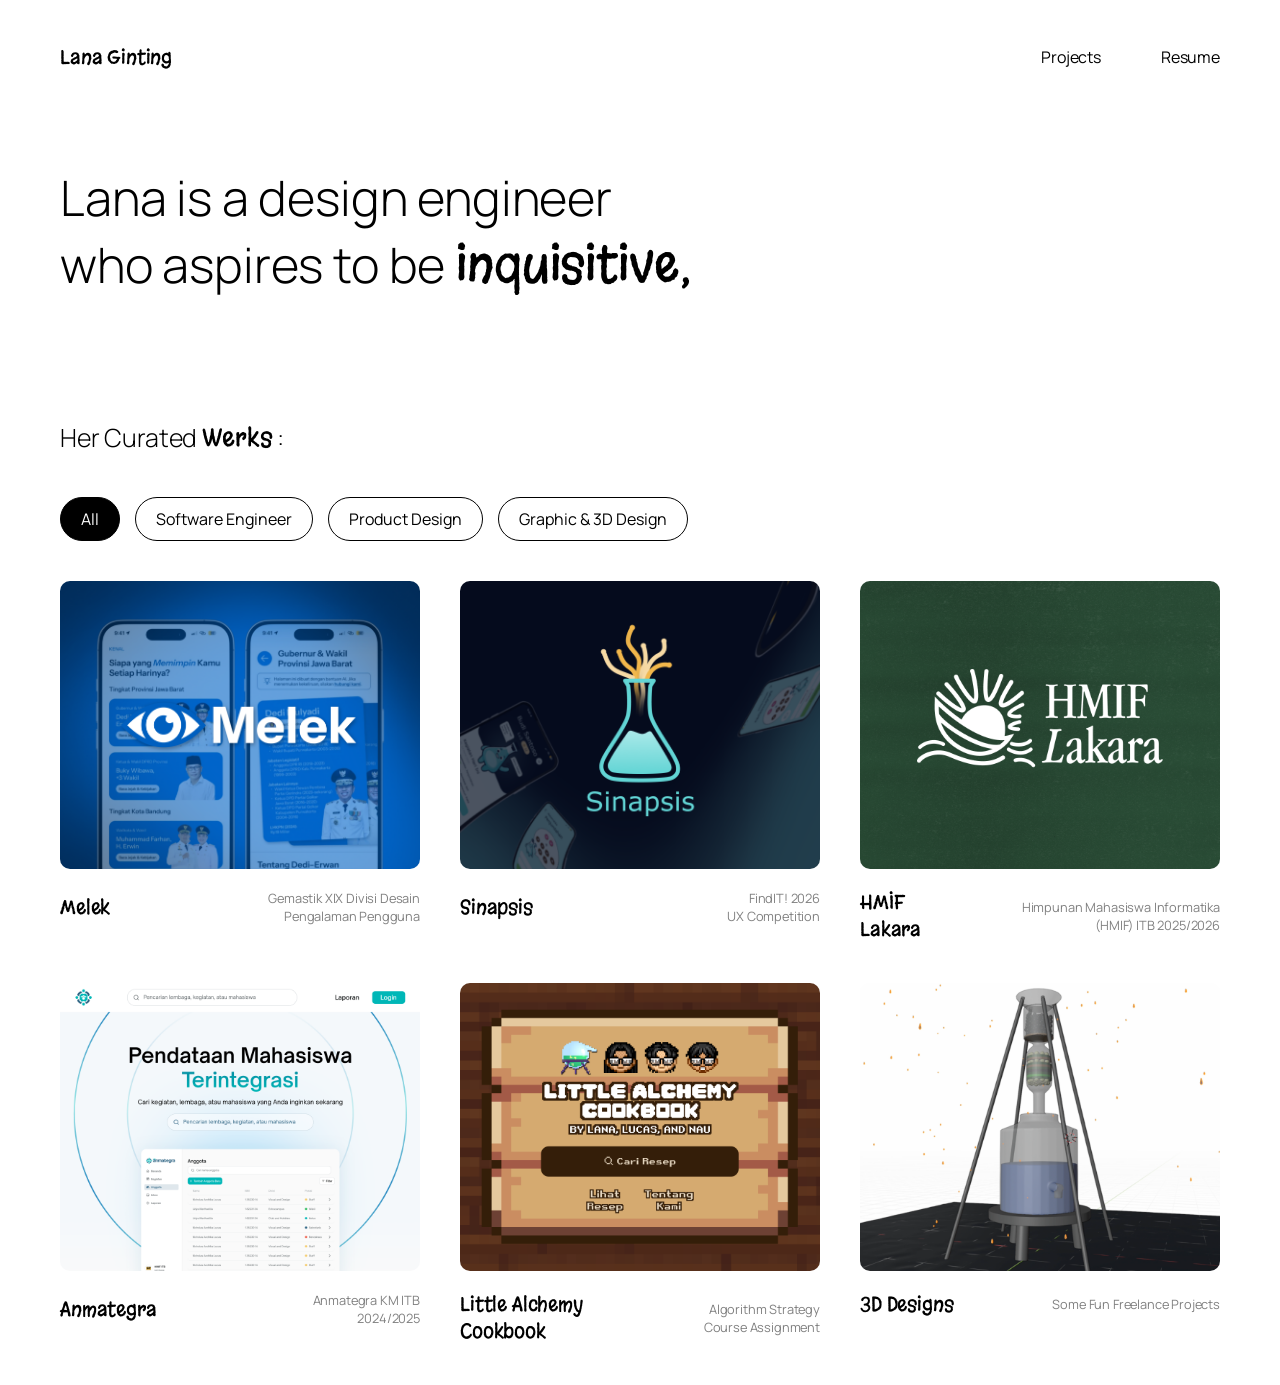
==== index.html @ 1458b159 "favicon" ====
<!DOCTYPE html>
<html lang="en">

<head>
    <meta charset="UTF-8" />
    <meta name="viewport" content="width=device-width, initial-scale=1.0" />

    <link rel="preconnect" href="https://fonts.googleapis.com">
    <link rel="preconnect" href="https://fonts.gstatic.com" crossorigin>
    <link href="https://fonts.googleapis.com/css2?family=Manrope:wght@300;400;600;700;800&family=Margarine&display=swap"
        rel="stylesheet">

    <link rel="stylesheet" href="styles.css" />
    <link rel="icon" type="image/png" href="assets/Favicon_Pencil.png" />

    <title>Lana Ginting - Design Engineer</title>
</head>

<body class="site">
    <header class="site_header">
        <div class="flex flex_between">
            <div class="header_web_name">
                <a href="" class="font-decorative">Lana Ginting</a>
            </div>

            <nav class="site_header_nav">
                <input type="checkbox" id="menu-toggle" class="menu-toggle">
                <label for="menu-toggle" class="hamburger">
                    <span></span>
                    <span></span>
                    <span></span>
                </label>

                <ul role="list" class="right_header flex">
                    <li><a href="#projects" class="nav_link font-primary">Projects</a></li>
                    <li><a href="assets/Resume.pdf" class="nav_link font-primary">Resume</a></li>
                </ul>
            </nav>
        </div>
    </header>

    <section class="hero">
        <h2>Lana is a design engineer</h2>
        <div class="hero_text_changer flex">
            <h2 class="intro_text">who aspires to be </h2>
            <div class="roles_container">
                <span class="role font-decorative">inquisitive,</span>
                <span class="role font-decorative">empathetic,</span>
                <span class="role font-decorative">creative,</span>
                <span class="role font-decorative">proud.</span>
                <span class="role font-decorative">inquisitive,</span>
            </div>
        </div>
    </section>

    <section id="projects" class="projects">
        <div class="projects_title flex">
            <h5>Her Curated</h5>
            <h5 class="font-decorative">Werks</h5>
            <h5>:</h5>
        </div>

        <div class="project_filters flex">
            <button class="filter active" data-filter="all">All</button>
            <button class="filter" data-filter="software-engineer">Software Engineer</button>
            <button class="filter" data-filter="product-design">Product Design</button>
            <button class="filter" data-filter="graphic-3d-design">Graphic & 3D Design</button>
        </div>

        <div class="grid flex">
            <a class="card" href="" data-tags="product-design" data-pill="view">
                <div class="thumb thumb-melek">
                    <img src="assets/thumbnails/Melek_Thumbnail.png" alt="Melek Prototype" onerror="this.remove()" />
                    <div class="lock_project">
                        <img src="assets/lock_white.svg" alt="Lock" />
                        <h5>Coming Soon</h5>
                    </div>
                </div>
                <div class="card_meta flex flex_between">
                    <span class="card_title font-decorative">Melek</span>
                    <span class="card_sub">Gemastik XIX Divisi Desain<br />Pengalaman Pengguna</span>
                </div>
            </a>

            <a class="card" href="sinapsis.html" data-tags="product-design" data-pill="view">
                <div class="thumb thumb-sinapsis">
                    <img src="assets/thumbnails/Sinapsis_Thumbnail.png" alt="Sinapsis Prototype"
                        onerror="this.remove()" />
                </div>
                <div class="card_meta flex flex_between">
                    <span class="card_title font-decorative">Sinapsis</span>
                    <span class="card_sub">FindIT! 2026<br />UX Competition</span>
                </div>
            </a>

            <a class="card" href="hmiflakara.html" data-tags="graphic-3d-design" data-pill="view">
                <div class="thumb thumb-hmiflakara">
                    <img src="assets/thumbnails/HMIFLakara_Thumbnail.png" alt="HMIF Lakara Portfolio"
                        onerror="this.remove()" />
                </div>
                <div class="card_meta flex flex_between">
                    <span class="card_title font-decorative">HMIF<br />Lakara</span>
                    <span class="card_sub">Himpunan Mahasiswa Informatika<br />(HMIF) ITB 2025/2026</span>
                </div>
            </a>

            <a class="card" href="" data-tags="software-engineer" data-pill="view">
                <div class="thumb thumb-anmategra">
                    <img src="assets/thumbnails/Anmategra_Thumbnail.png" alt="Anmategra" onerror="this.remove()" />
                    <div class="lock_project">
                        <img src="assets/lock_white.svg" alt="Lock" />
                        <h5>Coming Soon</h5>
                    </div>
                </div>
                <div class="card_meta flex flex_between">
                    <span class="card_title font-decorative">Anmategra</span>
                    <span class="card_sub">Anmategra KM ITB<br />2024/2025</span>
                </div>
            </a>

            <a class="card" href="" data-tags="software-engineer" data-pill="view">
                <div class="thumb thumb-littlealchemy">
                    <img src="assets/thumbnails/LAC_Thumbnail.png" alt="Little Alchemy Cookbook"
                        onerror="this.remove()" />
                    <div class="lock_project">
                        <img src="assets/lock_white.svg" alt="Lock" />
                        <h5>Coming Soon</h5>
                    </div>
                </div>
                <div class="card_meta flex flex_between">
                    <span class="card_title font-decorative">Little Alchemy<br />Cookbook</span>
                    <span class="card_sub">Algorithm Strategy<br />Course Assignment</span>
                </div>
            </a>

            <a class="card" href="3d.html" data-tags="graphic-3d-design" data-pill="view">
                <div class="thumb thumb-3d">
                    <img src="assets/thumbnails/3D_Thumbnail.png" alt="3D Designs" onerror="this.remove()" />
                </div>
                <div class="card_meta flex flex_between">
                    <span class="card_title font-decorative">3D Designs</span>
                    <span class="card_sub">Some Fun Freelance Projects</span>
                </div>
            </a>
        </div>
    </section>

    <script src="js/main.js"></script>

</body>

</html>
---- styles.css ----
/*
 * CORE CONFIG
 * This powers everything from utility class generation to breakpoints
 * to enabling/disabling pre-built components/utilities.
 */

/* Box sizing rules */
*,
*::before,
*::after {
    box-sizing: border-box;
}

/* Remove default margin */
body,
h1,
h2,
h3,
h4,
p,
figure,
blockquote,
dl,
dd {
    margin: 0;
}

/* Remove list styles on ul, ol elements with a list role, which suggests default styling will be removed */
ul[role="list"],
ol[role="list"] {
    list-style: none;
    padding: 0;
}

html {
    scroll-behavior: smooth;
}

/* Set core root defaults */
html:focus-within {
    scroll-behavior: smooth;
}

/* Set core body defaults */
body {
    min-height: 100vh;
    text-rendering: optimizeSpeed;
    letter-spacing: -0.01em;
    font-family: "Manrope", sans-serif;
}

/* All elements that don't have a class get default styles */
a:not([class]) {
    text-decoration-skip-ink: auto;
}

/* Make images and videos easier to work with */
img,
picture,
video {
    max-width: 100%;
    height: auto;
    display: block;
}

/* Inherit fonts for inputs and buttons */
input,
button,
textarea,
select {
    font: inherit;
}

@media (prefers-reduced-motion: reduce) {
    html:focus-within {
        scroll-behavior: auto;
    }
}

:focus {
    outline: none;
    /* outline-offset: 0.2rem; */
}

main:focus {
    outline: none;
}

/* @link https://utopia.fyi/type/calculator?c=320,18,1.2,1240,20,1.25,5,2,&s=0.75|0.5|0.25,1.5|2|3|4|6,s-l&g=s,l,xl,12 */

:root {
    --step--2: clamp(0.7813rem, 0.7747rem + 0.0326vw, 0.8rem);
    --step--1: clamp(0.9375rem, 0.9158rem + 0.1087vw, 1rem);
    --step-0: clamp(1.125rem, 1.0815rem + 0.2174vw, 1.25rem);
    --step-1: clamp(1.35rem, 1.2761rem + 0.3696vw, 1.5625rem);
    --step-2: clamp(1.62rem, 1.5041rem + 0.5793vw, 1.9531rem);
    --step-3: clamp(1.944rem, 1.771rem + 0.8651vw, 2.4414rem);
    --step-4: clamp(2.3328rem, 2.0827rem + 1.2504vw, 3.0518rem);
    --step-5: clamp(2.7994rem, 2.4462rem + 1.7658vw, 3.8147rem);
}

/* @link https://utopia.fyi/space/calculator?c=320,18,1.2,1240,20,1.25,5,2,&s=0.75|0.5|0.25,1.5|2|3|4|6,s-l&g=s,l,xl,12 */

:root {
    --space-3xs: clamp(0.3125rem, 0.3125rem + 0vw, 0.3125rem);
    --space-2xs: clamp(0.5625rem, 0.5408rem + 0.1087vw, 0.625rem);
    --space-xs: clamp(0.875rem, 0.8533rem + 0.1087vw, 0.9375rem);
    --space-s: clamp(1.125rem, 1.0815rem + 0.2174vw, 1.25rem);
    --space-m: clamp(1.6875rem, 1.6223rem + 0.3261vw, 1.875rem);
    --space-l: clamp(2.25rem, 2.163rem + 0.4348vw, 2.5rem);
    --space-xl: clamp(3.375rem, 3.2446rem + 0.6522vw, 3.75rem);
    --space-2xl: clamp(4.5rem, 4.3261rem + 0.8696vw, 5rem);
    --space-3xl: clamp(6.75rem, 6.4891rem + 1.3043vw, 7.5rem);
}

h1,
.h1 {
    font-size: var(--step-5);
}

h2,
.h2 {
    font-size: var(--step-4);
    font-weight: 300;
}

h3,
.h3 {
    font-size: var(--step-3);
    font-weight: 600;
}

h4,
.h4 {
    font-size: var(--step-2);
}

h5,
.h5 {
    font-size: var(--step-1);
    font-weight: 300;
}

h6,
.h6 {
    font-size: var(--step--1);
}

p,
.p {
    font-size: var(--step--1);
    font-weight: 400;
    line-height: var(--space-m);
    letter-spacing: 0.02em;
}


/* define some constants */
.flex {
    display: flex;
    align-items: center;
    gap: var(--space-s);
}

@media (max-width: 468px) {
    .flex {
        flex-wrap: wrap;
    }
}

.flex_center {
    justify-content: center;
}

.flex_around {
    justify-content: space-around;
}

.flex_between {
    justify-content: space-between;
}

@media (max-width: 468px) {
    .flex_around {
        justify-content: center;
    }
}

.text_center {
    text-align: center;
}

.text_right {
    text-align: right;
}

/* define spacing */
.padding-top-3xs {
    padding: var(--space-3xs);
}

/* create the wrappers */
.wrapper {
    width: 100%;
    max-width: 1240px;
    margin: 0 auto;
}

.wrapper_inner {
    width: 100%;
    max-width: 800px;
    margin: 0 auto;
}

.font-primary {
    font-family: "Manrope", sans-serif;
}

.font-decorative {
    font-family: "Margarine", sans-serif;
}


/*  */
/*  */
/*  */


.site {
    margin: var(--space-m) var(--space-xl);
}

.header_web_name a {
    font-size: var(--step-0);
    color: black;
    text-decoration: none;
}

.right_header a {
    font-size: var(--step--1);
    text-decoration: none;
    color: black;
}

.right_header a:hover {
    text-decoration: underline;
    text-underline-offset: var(--space-3xs);
}

.right_header {
    justify-content: flex-end;
    gap: var(--space-xl);
}

.hero {
    margin-top: var(--space-2xl);
}

.hero_text_changer {
    box-sizing: content-box;
    gap: var(--space-3xs);
}

.roles_container {
    overflow: hidden;
    display: inline-block;
    height: var(--step-5);
    /* line-height: var(--step-5); */
}

.role {
    font-size: var(--step-4);
    display: block;
    height: var(--step-5);
    line-height: var(--step-5);
    padding-left: 6px;
    color: black;
    animation: role-change 6s infinite;
}

@keyframes role-change {

    0%,
    18% {
        transform: translateY(0%);
    }

    25%,
    43% {
        transform: translateY(-100%);
    }

    50%,
    68% {
        transform: translateY(-200%);
    }

    75%,
    93% {
        transform: translateY(-300%);
    }

    100% {
        transform: translateY(-400%);
    }
}

.projects {
    margin-top: var(--space-2xl);
}

.projects_title {
    gap: var(--space-3xs);
}

.menu-toggle {
    display: none;
}

.hamburger {
    display: none;
    cursor: pointer;
    flex-direction: column;
    gap: 6px;
}

.hamburger span {
    width: 28px;
    height: 3px;
    background-color: black;
    transition: all 0.3s ease;
}

@media (max-width: 768px) {
    body:has(#menu-toggle:checked) {
        /* No scroll when hamburger page opened */
        overflow: hidden;
    }

    .hamburger {
        display: flex;
        position: relative;
        z-index: 101;
    }

    .right_header {
        position: fixed;
        top: 0;
        right: -100%;
        width: 100%;
        height: 100vh;
        background-color: white;
        flex-direction: column;
        align-items: center;
        justify-content: center;
        gap: 2.5rem;
        transition: right 0.4s ease;
        z-index: 100;
    }

    .menu-toggle:checked~.right_header {
        right: 0;
        /* Buka menu saat checkbox dicentang */
    }

    .menu-toggle:checked~.hamburger span:nth-child(1) {
        transform: translateY(9px) rotate(45deg);
        /* X animation for hamburger */
    }

    .menu-toggle:checked~.hamburger span:nth-child(2) {
        opacity: 0;
    }

    .menu-toggle:checked~.hamburger span:nth-child(3) {
        transform: translateY(-9px) rotate(-45deg);
    }
}

.project_filters {
    gap: var(--space-xs);
}

.filter {
    font-size: var(--step--1);
    background-color: white;
    border-radius: 99px;
    border-style: solid;
    border-width: 0.8px;
    border-color: black;
    padding-inline: var(--space-s);
    padding-block: var(--space-2xs);

    transition: all 0.2s ease-in-out;
    user-select: none;
}

.filter.active {
    background-color: black;
    color: white;
}

.filter:not(.active):hover {
    cursor: pointer;
    box-shadow: var(--space-3xs) var(--space-3xs) 0 black;
}

.grid {
    margin: var(--space-l) 0;
    gap: var(--space-l);
    display: grid;
    grid-template-columns: repeat(3, 1fr);
    align-items: start;
}

.card {
    text-decoration: none;
}

.card img {
    border-radius: var(--space-2xs);
}

.card_meta {
    margin-top: var(--space-s);
}

.card_title {
    color: black;
    font-size: var(--step-0);
}

.card_sub {
    color: gray;
    font-size: var(--step--2);
    text-align: right;
}

@media (max-width: 768px) {
    .grid {
        margin-top: var(--space-l);
        gap: var(--space-m);
        display: grid;
        grid-template-columns: repeat(1, 1fr);
        align-items: start;
    }

    .card {
        text-decoration: none;
    }

    .card img {
        border-radius: var(--space-2xs);
    }

    .card_meta {
        margin-top: var(--space-xs);
    }

    .card_title {
        color: black;
        font-size: var(--step-0);
    }

    .card_sub {
        color: gray;
        font-size: var(--step--2);
        text-align: right;
    }

}

.thumb {
    position: relative;
}

.lock_project {
    background-color: rgba(0, 0, 0, 0.7);
    border-radius: var(--space-2xs);
    display: flex;
    flex-direction: column;
    justify-content: center;
    align-items: center;
    gap: 0;
    position: absolute;
    top: 0;
    left: 0;
    right: 0;
    bottom: 0;
    height: 100%;
    display: none;
}

.card:has(.lock_project) .thumb:hover {
    cursor: not-allowed;
}

.card:hover .lock_project {
    display: flex;
}

.lock_project img {
    width: var(--step-3);
    height: var(--step-3);
}

.lock_project h5 {
    color: white;
    font-weight: 500;
    margin: 0;
}

/*  */
/*  */
/*  */

.site_project,
.site_project_containers {
    margin: var(--space-m) var(--space-3xl);
}

.site_project_containers {
    display: grid;
    grid-template-columns: 200px 1fr;
    gap: var(--space-l);
    align-items: start;
}

.content {
    min-width: 0;
}

.back_nav a {
    font-size: var(--step--1);
    color: black;
    text-decoration: none;
}

.back_nav a:hover {
    text-decoration: underline;
    text-underline-offset: var(--space-3xs);
}

.sidebar {
    position: sticky;
    top: var(--space-l);
    align-self: start;
    max-height: calc(100vh - var(--space-2xl));
    overflow-y: auto;
}

.side_nav a {
    color: gray;
    text-decoration: none;
}

.side_nav a:hover {
    text-decoration: underline;
    line-height: var(--step-l);
}

.side_nav ul {
    display: flex;
    flex-direction: column;
    gap: var(--space-xs);
}

.side_nav ul ul {
    margin-top: var(--space-2xs);
    gap: var(--space-2xs);
    padding-left: var(--space-s);
    list-style-type: none;
}

.project_title {
    margin: var(--space-m) 0;

}

.project_desc {
    gap: var(--space-l);
    display: flex;
    flex-direction: column;
}

.project_desc h5 {
    margin-bottom: 0;
    color: gray;
}

.project_desc h6 {
    margin: 0;
}

#introduction,
#logo,
#designsystem,
#empathize,
#define,
#ideate,
#prototype,
#test,
#takeaways {
    margin-bottom: var(--space-l);
}

.two_images,
.dd_section {
    display: grid;
    grid-template-columns: repeat(2, 1fr);
    gap: var(--space-m);
}

.highlight_box {
    padding: var(--space-s);
    background-color: var(--highlight-bg, #000);
    width: 100%;
}

.sinapsis {
    --highlight-bg: #62D5D5;
    --highlight-text: #000;
    --theme-box-bg: var(--highlight-bg);
    --theme-box-text: var(--highlight-text);
    --empathy-bg: #cbf1f1;
    --empathy-border: #57c7c7;
    --empathy-title: #208b8b;
    --empathy-note-bg: #9ee5e5;
    --empathy-note-text: #0f172a;
}

.lakara {
    --highlight-bg: #144224;
    --highlight-text: #fff;
    --theme-box-bg: var(--highlight-bg);
    --theme-box-text: var(--highlight-text);
}

.highlight_box p {
    color: var(--highlight-text, #fff);
    font-weight: 600;
    text-align: center;
}

.themes {
    gap: var(--space-xs);
    display: flex;
    flex-direction: column;
}

.theme_box {
    display: grid;
    grid-template-columns: repeat(var(--cols), 1fr);
    gap: var(--space-s);
}

.theme_box.cols-1 {
    --cols: 1;
}

.theme_box.cols-2 {
    --cols: 2;
}

.theme_box.cols-3 {
    --cols: 3;
}

.theme_box.cols-4 {
    --cols: 4;
}

.theme_box.cols-5 {
    --cols: 5;
}

.theme_box_text {
    padding: var(--space-s);
    background-color: var(--theme-box-bg, var(--highlight-bg, #000));
    color: var(--theme-box-text, var(--highlight-text, white));
}

.theme_box_text h6 {
    margin: 0;
    color: inherit;
    margin-bottom: var(--space-xs);
}

.theme_box_text p {
    font-size: var(--step--2);
    line-height: var(--step-1);
    color: inherit;
}

.image_caption {
    display: flex;
    flex-direction: column;
    align-items: center;
    max-width: 100%;
    font-size: var(--step--2);
    color: gray;
    font-style: italic;
    margin-bottom: var(--space-l);
    text-align: center;
}

.image_caption a {
    display: flex;
    justify-content: center;
    max-width: 100%;
}

.image_caption img {
    max-width: 100%;
    height: auto;
    margin: 0 auto;
}

.img_caption {
    margin-top: var(--space-s);
}

/* Empathy Map */
.empathy_map {
    container-type: inline-size;
    container-name: empathy;
    width: 100%;
    max-width: 100%;
    box-sizing: border-box;
    background-color: var(--empathy-bg, #cbf1f1);
    border-radius: var(--space-s);
    padding: var(--space-s);
    margin: var(--space-xs) 0;
}

.empathy_grid {
    display: grid;
    grid-template-columns: repeat(2, minmax(0, 1fr));
    gap: var(--space-s);
    min-width: 0;
}

.empathy_quadrant {
    min-width: 0;
    box-sizing: border-box;
    background-color: #ffffff;
    border: 2px solid var(--empathy-border, #57c7c7);
    border-radius: var(--space-xs);
    padding: var(--space-s);
    display: flex;
    flex-direction: column;
    justify-content: space-between;
    gap: var(--space-s);
}

.empathy_title {
    text-align: center;
    font-size: var(--step-0);
    font-weight: 800;
    color: var(--empathy-title, #208b8b);
    letter-spacing: 0.08em;
    text-transform: uppercase;
    margin: 0;
}

.empathy_notes {
    display: grid;
    grid-template-columns: repeat(3, minmax(0, 1fr));
    gap: 6px;
    align-items: stretch;
    min-width: 0;
}

.empathy_note {
    min-width: 0;
    box-sizing: border-box;
    background-color: var(--empathy-note-bg, #9ee5e5);
    border-radius: 6px;
    padding: 6px 8px;
    font-size: 0.68rem;
    line-height: 1.25;
    color: var(--empathy-note-text, #0f172a);
    display: flex;
    align-items: center;
    overflow-wrap: anywhere;
    word-break: break-word;
    hyphens: auto;
}

.empathy_note p {
    font-size: 0.68rem;
    line-height: 1.25;
    overflow-wrap: anywhere;
    word-break: break-word;
    hyphens: auto;
    margin: 0;
}

.empathy_summary {
    text-align: center;
    font-weight: 600;
    font-size: 0.74rem;
    color: #0f172a;
    line-height: 1.3;
    margin: 0;
    padding: 0 4px;
}

@container empathy (max-width: 720px) {
    .empathy_grid {
        grid-template-columns: 1fr;
    }
}

@container empathy (max-width: 360px) {
    .empathy_notes {
        grid-template-columns: 1fr;
    }
}

/* How Might We Questions */
.hmw_container {
    container-type: inline-size;
    container-name: hmw;
    width: 100%;
    max-width: 100%;
    box-sizing: border-box;
    background-color: var(--empathy-bg, #cbf1f1);
    border: 2px solid var(--empathy-border, #57c7c7);
    border-radius: var(--space-s);
    padding: var(--space-s);
    margin: var(--space-xs) 0;
}

.hmw_grid {
    display: grid;
    grid-template-columns: repeat(6, minmax(0, 1fr));
    gap: var(--space-s);
    min-width: 0;
}

.hmw_card {
    min-width: 0;
    box-sizing: border-box;
    display: flex;
    flex-direction: column;
    gap: 6px;
    grid-column: span 2;
}

.hmw_card:nth-child(4) {
    grid-column: 2 / span 2;
}

.hmw_card:nth-child(5) {
    grid-column: 4 / span 2;
}

.hmw_badge {
    background-color: var(--hmw-badge-bg, #57c7c7);
    color: #ffffff;
    font-weight: 700;
    font-size: var(--step--2);
    text-align: center;
    padding: 8px 12px;
    border-radius: 8px;
    letter-spacing: 0.02em;
}

.hmw_body {
    flex: 1;
    background-color: #ffffff;
    border: 2px solid var(--empathy-border, #57c7c7);
    border-radius: 12px;
    padding: var(--space-s);
    display: flex;
    align-items: center;
    justify-content: center;
    min-width: 0;
    box-sizing: border-box;
}

.hmw_body p {
    text-align: center;
    font-size: var(--step--2);
    line-height: 1.45;
    color: #0f172a;
    margin: 0;
    word-break: break-word;
    overflow-wrap: break-word;
}

@container hmw (max-width: 720px) {
    .hmw_grid {
        grid-template-columns: 1fr;
    }

    .hmw_card {
        grid-column: auto !important;
    }
}

@media (max-width: 800px) {
    .hmw_grid {
        grid-template-columns: 1fr;
    }

    .hmw_card {
        grid-column: auto !important;
    }
}

@media (max-width: 768px) {
    body {
        overflow-x: hidden;
    }

    .site_project,
    .site_project_containers {
        margin: var(--space-m) var(--space-m);
    }

    .site_project_containers {
        display: flex;
        flex-direction: column;
        gap: var(--space-m);
    }

    .sidebar {
        position: static;
        max-height: none;
    }

    .sidebar .side_nav {
        display: none;
    }

    .two_images,
    .dd_section {
        grid-template-columns: repeat(1, 1fr);
    }

    .theme_box {
        grid-template-columns: repeat(2, 1fr);
    }

    .theme_box.cols-1 {
        grid-template-columns: 1fr;
    }

    .theme_box_2 {
        grid-template-columns: repeat(2, 1fr);
    }
}

@media (max-width: 1100px) {

    .site_project,
    .site_project_containers {
        margin: var(--space-m) var(--space-l);
    }

    .empathy_grid {
        grid-template-columns: 1fr;
    }
}

@media (max-width: 600px) {

    .theme_box,
    .theme_box_2 {
        grid-template-columns: 1fr;
    }

    .empathy_notes {
        grid-template-columns: 1fr;
    }

    .empathy_map {
        padding: var(--space-xs);
    }
}

/* Logo Philosophy Section */
.logo_philosophy {
    display: flex;
    flex-direction: column;
    gap: var(--space-m);
}

.logo_philosophy h6 {
    font-size: var(--step-0);
    margin: 0;
}

/* Default: Laptop / Desktop (1 baris = 4 kolom) */
.philosophy_grid {
    display: grid;
    grid-template-columns: repeat(4, 1fr);
    gap: var(--space-s);
}

.philosophy_item {
    display: flex;
    flex-direction: column;
    gap: var(--space-s);
}

.philosophy_item .theme_box_text,
.philosophy_item .highlight_box {
    flex: 1;
    display: flex;
    flex-direction: column;
    justify-content: center;
}

.philosophy_item .theme_box_text p,
.philosophy_item .highlight_box p {
    margin: 0;
}

.philosophy_item .img_placeholder,
.philosophy_item img {
    width: 100%;
    max-width: 160px;
    height: auto;
    aspect-ratio: 1 / 1;
    align-self: center;
    object-fit: contain;
}

.philosophy_item .img_placeholder {
    display: flex;
    align-items: center;
    justify-content: center;
    background-color: #f5f5f5;
    border: 1.5px dashed #ccc;
    border-radius: 8px;
    color: #888;
    font-size: var(--step--2);
    text-align: center;
    padding: var(--space-s);
}

/* Tablet (2 baris = 2 kolom) */
@media (max-width: 1024px) {
    .philosophy_grid {
        grid-template-columns: repeat(2, 1fr);
        gap: var(--space-m);
    }

    .philosophy_item .theme_box_text p,
    .philosophy_item .highlight_box p {
        font-size: var(--step--1);
    }

    .philosophy_item .img_placeholder,
    .philosophy_item img {
        max-width: 200px;
    }
}

/* Handphone (4 baris ke bawah = 1 kolom) */
@media (max-width: 600px) {
    .philosophy_grid {
        grid-template-columns: 1fr;
        gap: var(--space-m);
    }

    .philosophy_item .theme_box_text p,
    .philosophy_item .highlight_box p {
        font-size: var(--step--1);
    }

    .philosophy_item .img_placeholder,
    .philosophy_item img {
        max-width: 220px;
    }
}
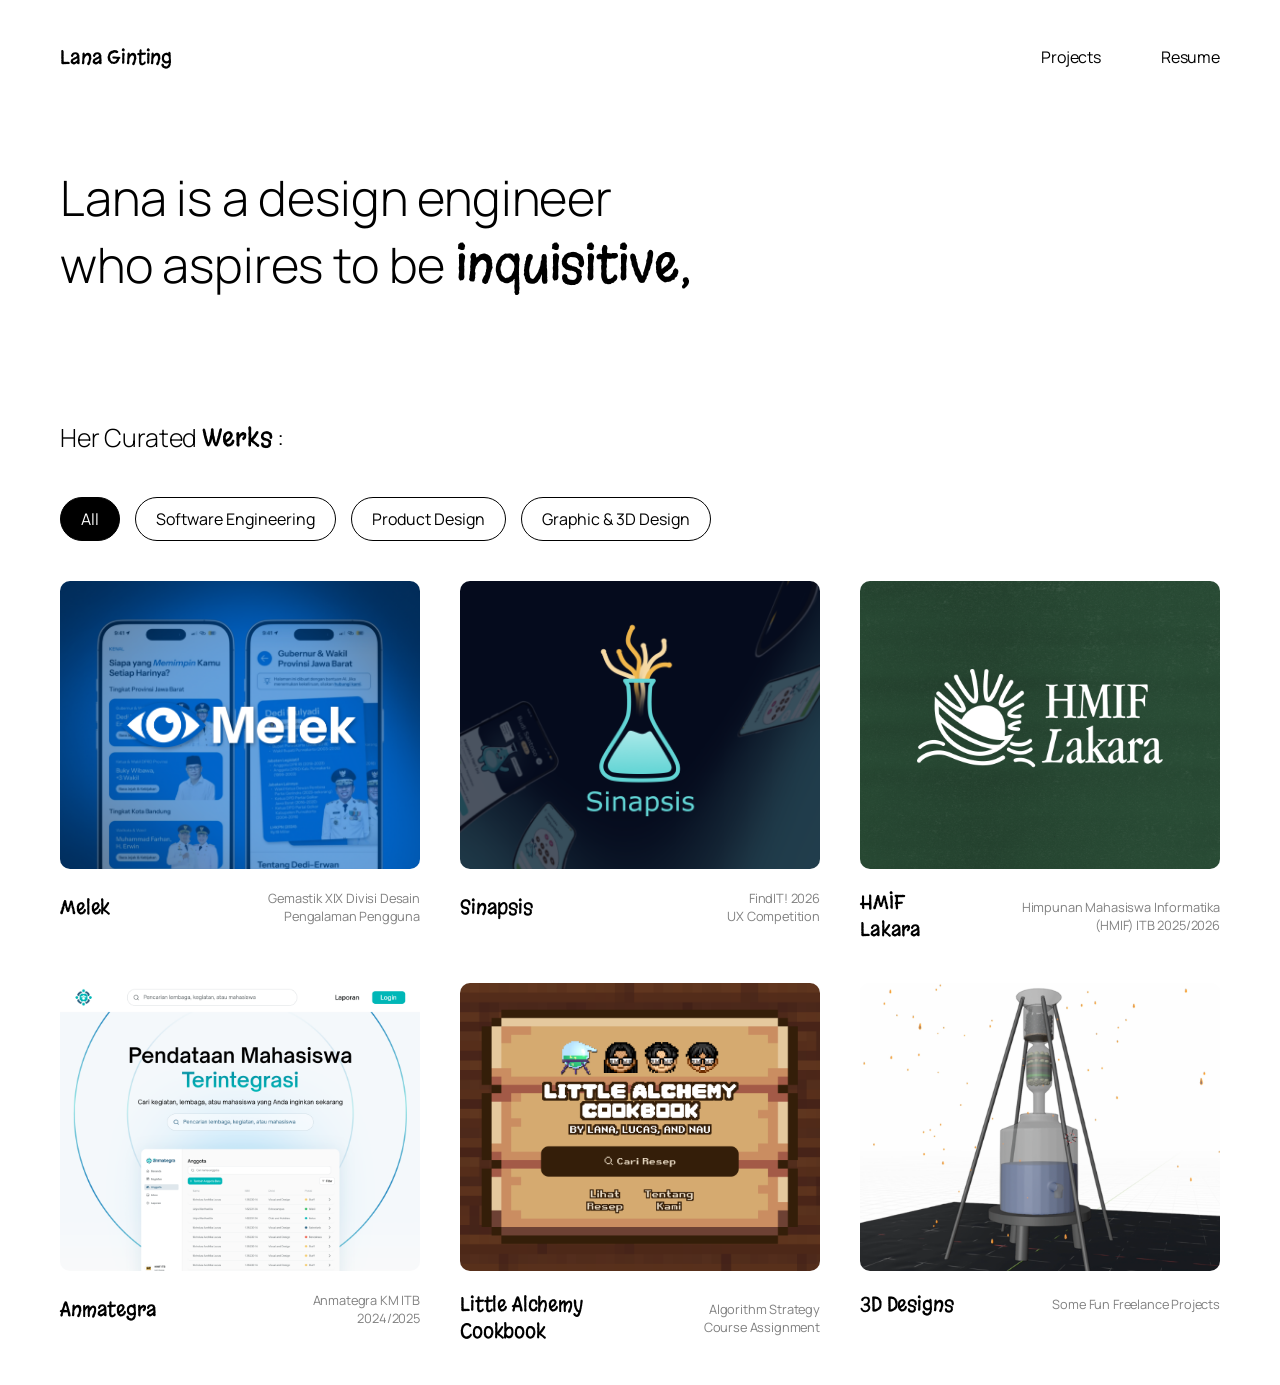
==== commit 8e670e14: "update" ====
--- a/index.html
+++ b/index.html
@@ -62,7 +62,7 @@
 
         <div class="project_filters flex">
             <button class="filter active" data-filter="all">All</button>
-            <button class="filter" data-filter="software-engineer">Software Engineer</button>
+            <button class="filter" data-filter="software-engineer">Software Engineering</button>
             <button class="filter" data-filter="product-design">Product Design</button>
             <button class="filter" data-filter="graphic-3d-design">Graphic & 3D Design</button>
         </div>
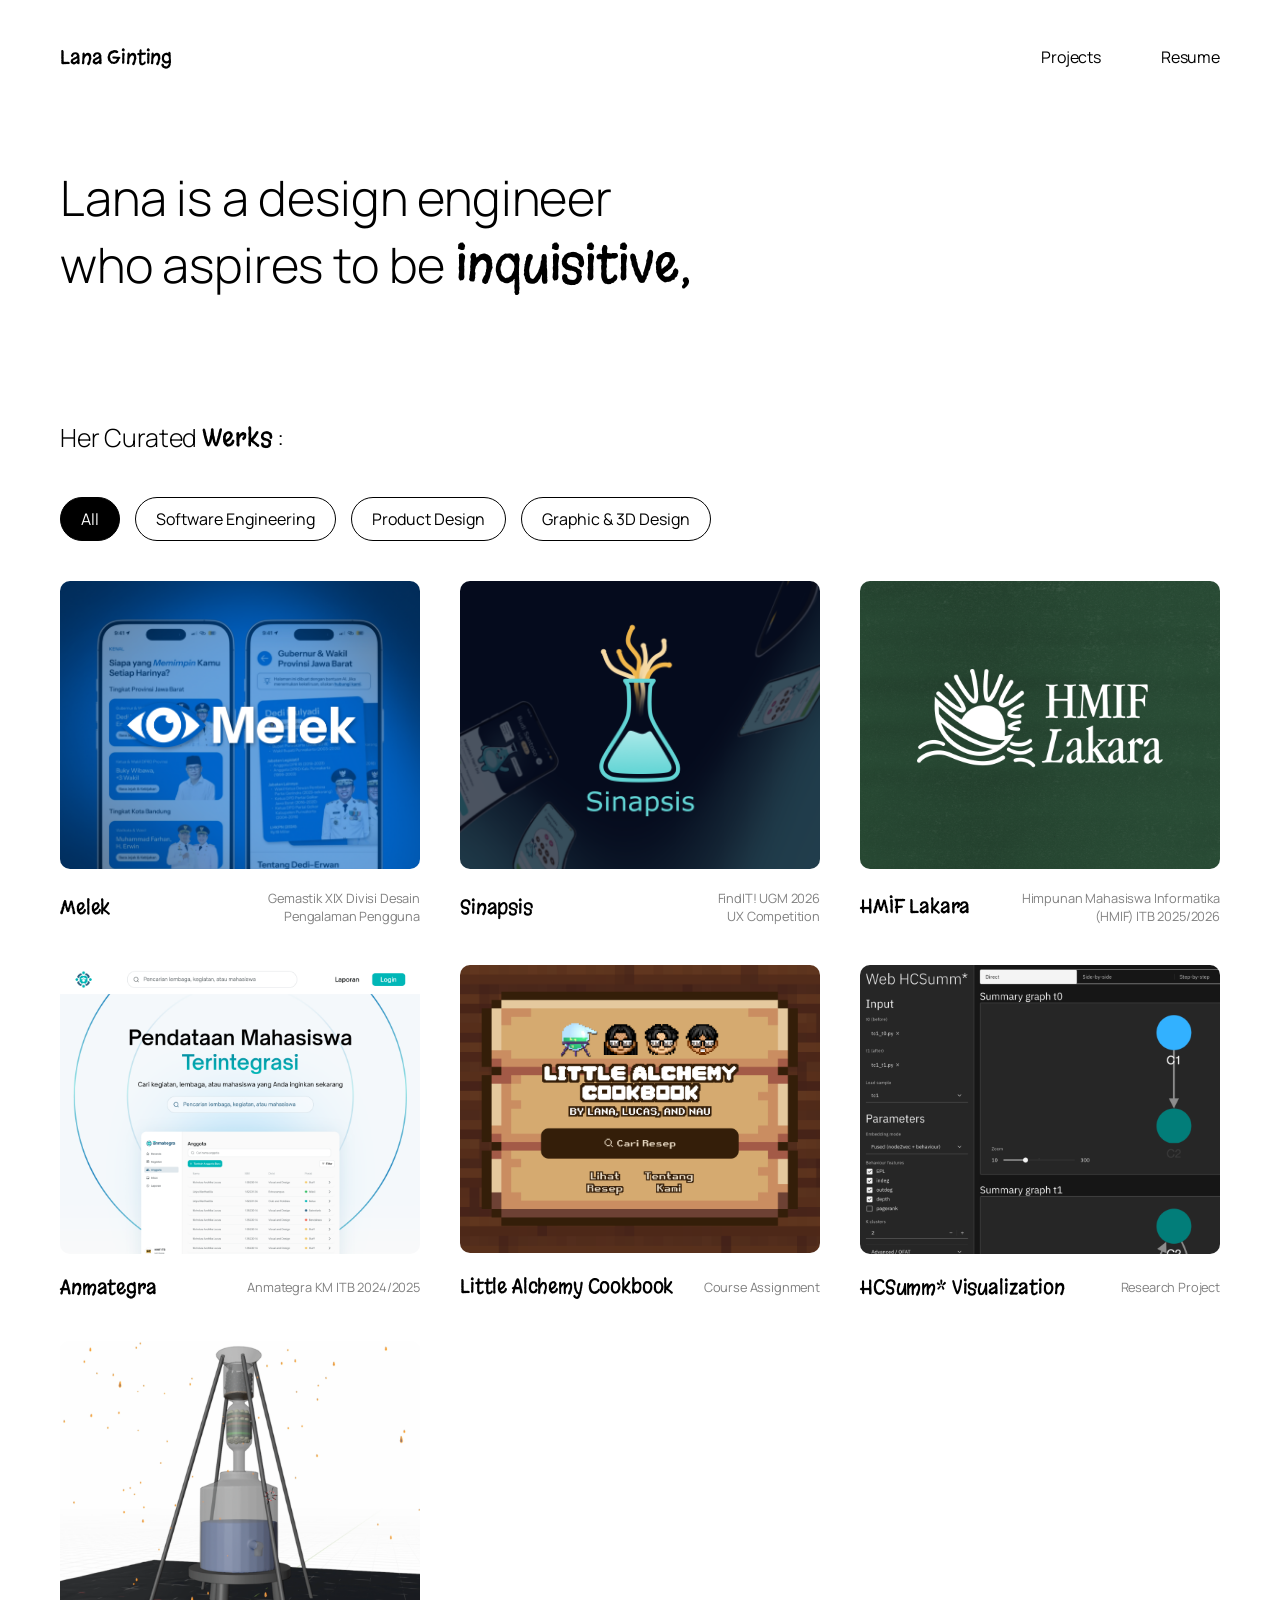
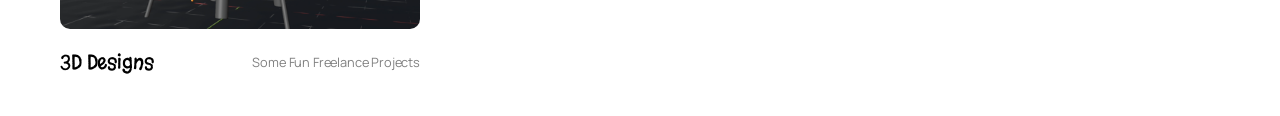
==== commit b713ea3a: "update" ====
--- a/index.html
+++ b/index.html
@@ -89,7 +89,7 @@
                 </div>
                 <div class="card_meta flex flex_between">
                     <span class="card_title font-decorative">Sinapsis</span>
-                    <span class="card_sub">FindIT! 2026<br />UX Competition</span>
+                    <span class="card_sub">FindIT! UGM 2026<br />UX Competition</span>
                 </div>
             </a>
 
@@ -99,7 +99,7 @@
                         onerror="this.remove()" />
                 </div>
                 <div class="card_meta flex flex_between">
-                    <span class="card_title font-decorative">HMIF<br />Lakara</span>
+                    <span class="card_title font-decorative">HMIF Lakara</span>
                     <span class="card_sub">Himpunan Mahasiswa Informatika<br />(HMIF) ITB 2025/2026</span>
                 </div>
             </a>
@@ -114,7 +114,7 @@
                 </div>
                 <div class="card_meta flex flex_between">
                     <span class="card_title font-decorative">Anmategra</span>
-                    <span class="card_sub">Anmategra KM ITB<br />2024/2025</span>
+                    <span class="card_sub">Anmategra KM ITB 2024/2025</span>
                 </div>
             </a>
 
@@ -128,8 +128,19 @@
                     </div>
                 </div>
                 <div class="card_meta flex flex_between">
-                    <span class="card_title font-decorative">Little Alchemy<br />Cookbook</span>
-                    <span class="card_sub">Algorithm Strategy<br />Course Assignment</span>
+                    <span class="card_title font-decorative">Little Alchemy Cookbook</span>
+                    <span class="card_sub">Course Assignment</span>
+                </div>
+            </a>
+
+            <a class="card" href="hcsumm.html" data-tags="software-engineer" data-pill="view">
+                <div class="thumb thumb-hcsumm">
+                    <img src="assets/thumbnails/WebHCSumm_Thumbnail.png" alt="HCSumm* Visualization"
+                        onerror="this.remove()" />
+                </div>
+                <div class="card_meta flex flex_between">
+                    <span class="card_title font-decorative">HCSumm* Visualization</span>
+                    <span class="card_sub">Research Project</span>
                 </div>
             </a>
 
--- a/styles.css
+++ b/styles.css
@@ -545,8 +545,46 @@
     position: sticky;
     top: var(--space-l);
     align-self: start;
+    height: calc(100vh - var(--space-2xl));
     max-height: calc(100vh - var(--space-2xl));
+    display: flex;
+    flex-direction: column;
+    justify-content: space-between;
     overflow-y: auto;
+}
+
+.sidebar_menu {
+    display: flex;
+    flex-direction: column;
+    gap: var(--space-s);
+}
+
+.sidebar_info {
+    margin-top: auto;
+    padding-top: var(--space-l);
+    display: flex;
+    flex-direction: column;
+    gap: var(--space-m);
+}
+
+.sidebar_info_item {
+    display: flex;
+    flex-direction: column;
+    gap: var(--space-3xs);
+}
+
+.sidebar_info_label {
+    font-family: "Margarine", sans-serif;
+    font-size: var(--step-0);
+    color: #111;
+    line-height: 1.2;
+}
+
+.sidebar_info_value {
+    font-size: var(--step--2);
+    font-weight: 400;
+    color: #333;
+    line-height: 1.4;
 }
 
 .side_nav a {
@@ -600,6 +638,9 @@
 #ideate,
 #prototype,
 #test,
+#learning,
+#testing,
+#visualization,
 #takeaways {
     margin-bottom: var(--space-l);
 }
@@ -700,7 +741,7 @@
     font-size: var(--step--2);
     color: gray;
     font-style: italic;
-    margin-bottom: var(--space-l);
+    /* margin-bottom: var(--space-l); */
     text-align: center;
 }
 
@@ -929,10 +970,19 @@
     .sidebar {
         position: static;
         max-height: none;
+        height: auto;
     }
 
     .sidebar .side_nav {
         display: none;
+    }
+
+    .sidebar_info {
+        margin-top: var(--space-s);
+        padding-top: 0;
+        flex-direction: row;
+        flex-wrap: wrap;
+        gap: var(--space-s) var(--space-l);
     }
 
     .two_images,
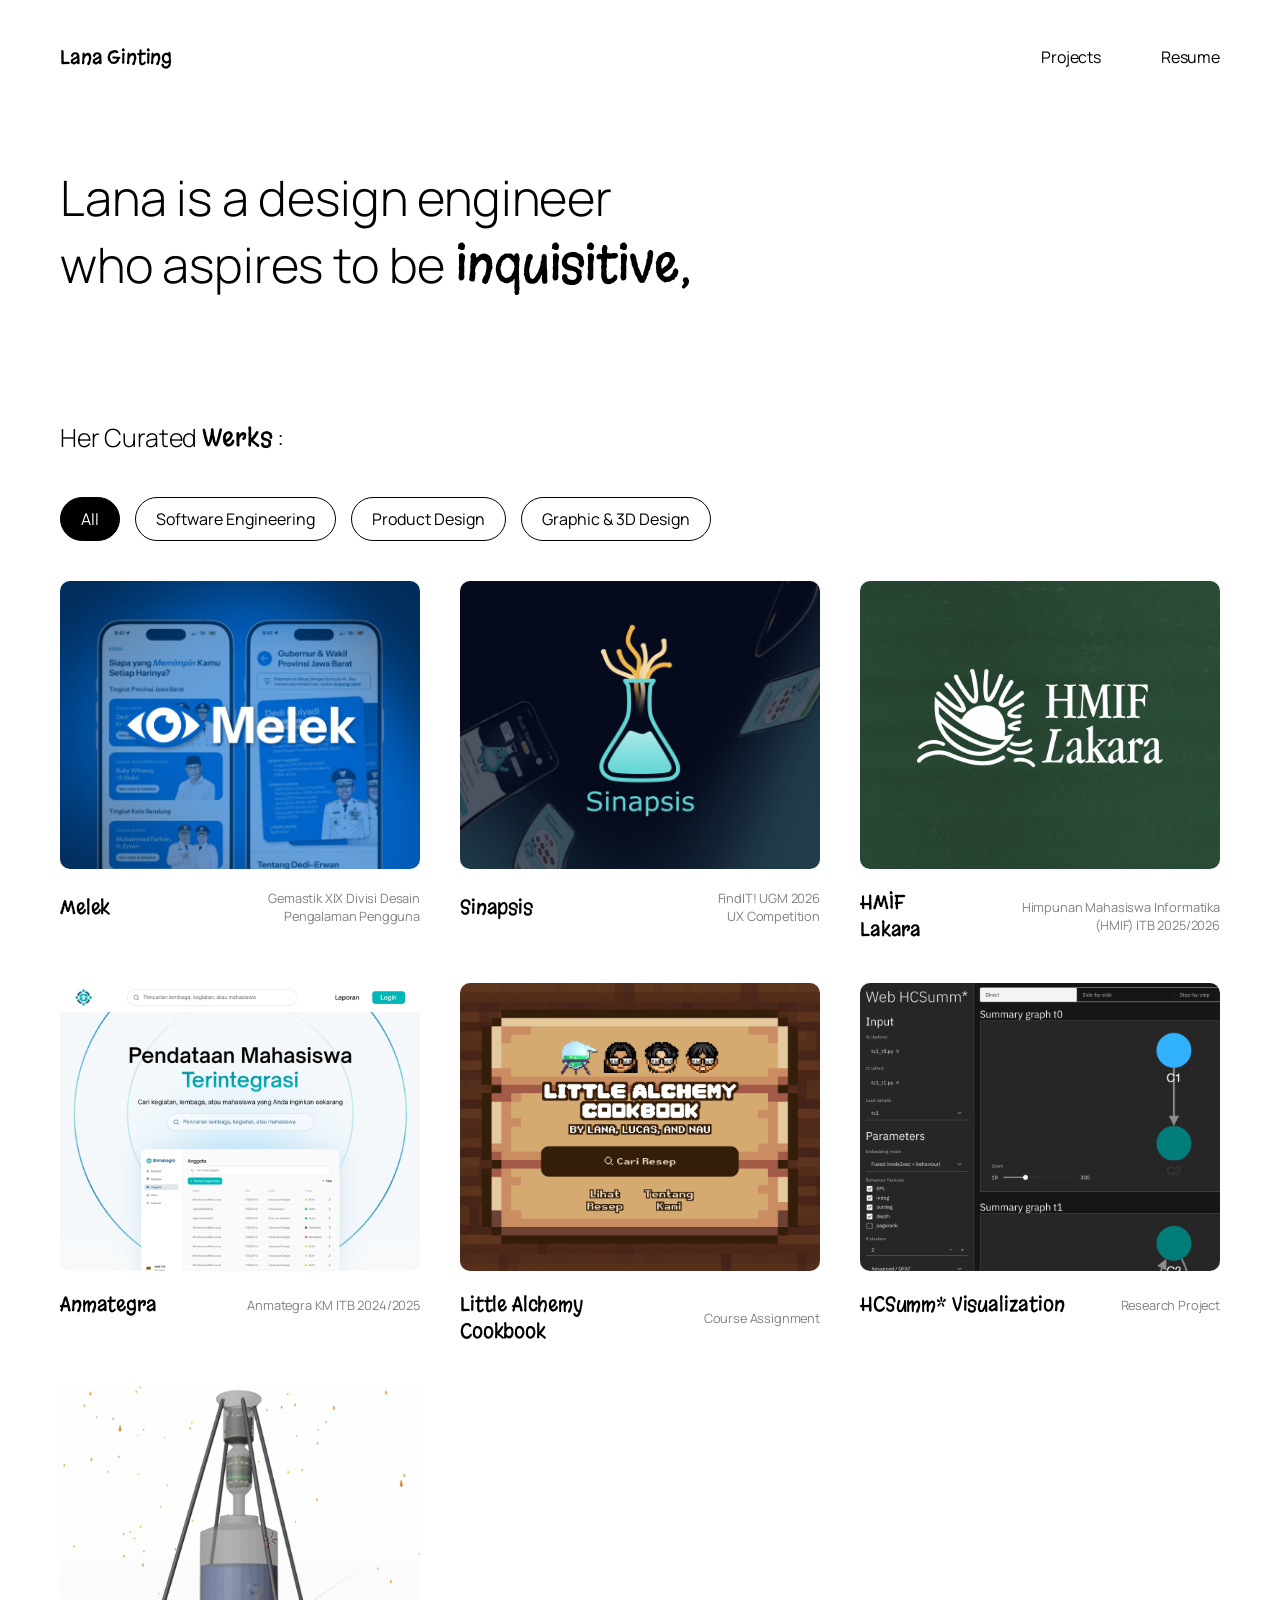
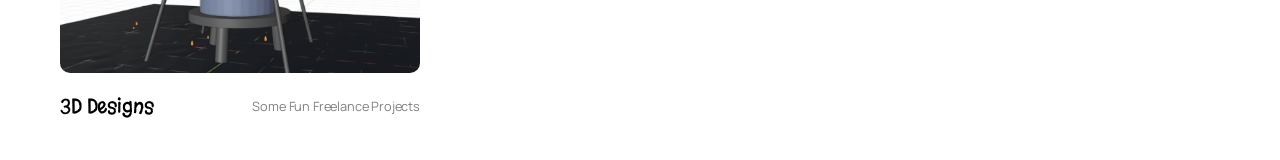
==== commit dab5fb9b: "update" ====
--- a/index.html
+++ b/index.html
@@ -99,7 +99,7 @@
                         onerror="this.remove()" />
                 </div>
                 <div class="card_meta flex flex_between">
-                    <span class="card_title font-decorative">HMIF Lakara</span>
+                    <span class="card_title font-decorative">HMIF</br>Lakara</span>
                     <span class="card_sub">Himpunan Mahasiswa Informatika<br />(HMIF) ITB 2025/2026</span>
                 </div>
             </a>
@@ -128,7 +128,7 @@
                     </div>
                 </div>
                 <div class="card_meta flex flex_between">
-                    <span class="card_title font-decorative">Little Alchemy Cookbook</span>
+                    <span class="card_title font-decorative">Little Alchemy</br>Cookbook</span>
                     <span class="card_sub">Course Assignment</span>
                 </div>
             </a>
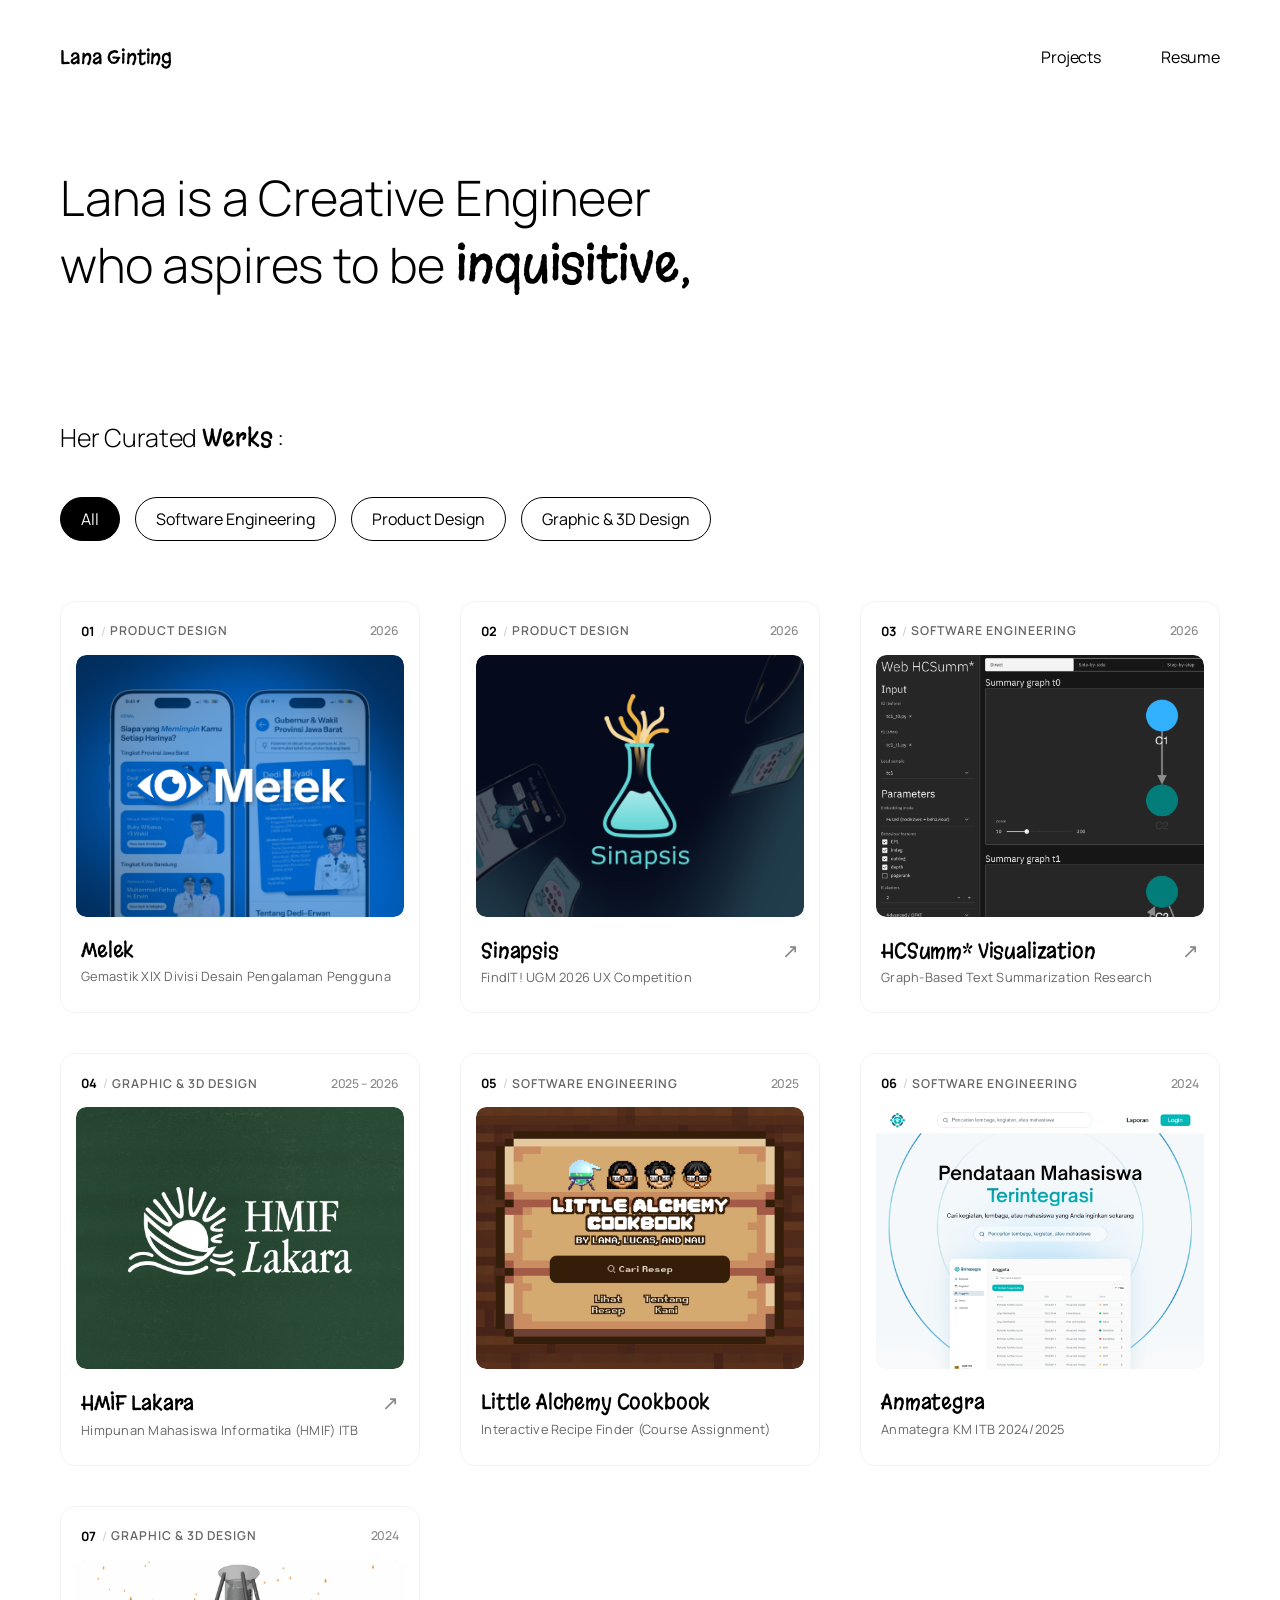
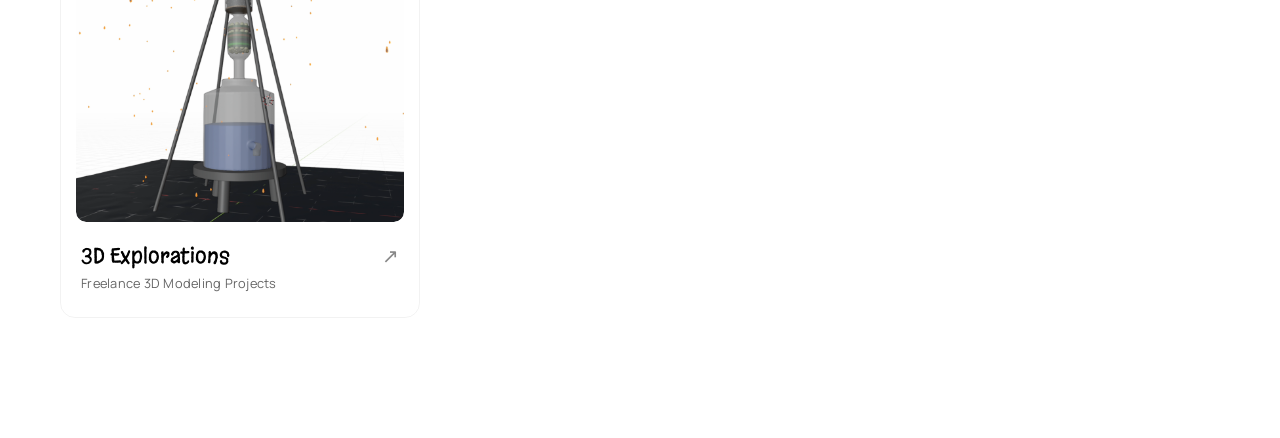
==== commit b71dfb42: "layout update" ====
--- a/index.html
+++ b/index.html
@@ -13,7 +13,7 @@
     <link rel="stylesheet" href="styles.css" />
     <link rel="icon" type="image/png" href="assets/Favicon_Pencil.png" />
 
-    <title>Lana Ginting - Design Engineer</title>
+    <title>Lana Ginting - Creative Engineer</title>
 </head>
 
 <body class="site">
@@ -40,7 +40,7 @@
     </header>
 
     <section class="hero">
-        <h2>Lana is a design engineer</h2>
+        <h2>Lana is a Creative Engineer</h2>
         <div class="hero_text_changer flex">
             <h2 class="intro_text">who aspires to be </h2>
             <div class="roles_container">
@@ -67,8 +67,16 @@
             <button class="filter" data-filter="graphic-3d-design">Graphic & 3D Design</button>
         </div>
 
-        <div class="grid flex">
-            <a class="card" href="" data-tags="product-design" data-pill="view">
+        <div class="grid">
+            <a class="card" href="javascript:void(0)" data-tags="product-design" data-pill="view">
+                <div class="card_header flex flex_between">
+                    <div class="card_index_wrap flex">
+                        <span class="card_num font-primary"></span>
+                        <span class="card_divider">/</span>
+                        <span class="card_category font-primary">Product Design</span>
+                    </div>
+                    <span class="card_status font-primary">2026</span>
+                </div>
                 <div class="thumb thumb-melek">
                     <img src="assets/thumbnails/Melek_Thumbnail.png" alt="Melek Prototype" onerror="this.remove()" />
                     <div class="lock_project">
@@ -76,35 +84,114 @@
                         <h5>Coming Soon</h5>
                     </div>
                 </div>
-                <div class="card_meta flex flex_between">
-                    <span class="card_title font-decorative">Melek</span>
-                    <span class="card_sub">Gemastik XIX Divisi Desain<br />Pengalaman Pengguna</span>
+                <div class="card_body">
+                    <div class="card_title_row flex flex_between">
+                        <h3 class="card_title font-decorative">Melek</h3>
+                    </div>
+                    <p class="card_sub font-primary">Gemastik XIX Divisi Desain Pengalaman Pengguna</p>
                 </div>
             </a>
 
             <a class="card" href="sinapsis.html" data-tags="product-design" data-pill="view">
+                <div class="card_header flex flex_between">
+                    <div class="card_index_wrap flex">
+                        <span class="card_num font-primary"></span>
+                        <span class="card_divider">/</span>
+                        <span class="card_category font-primary">Product Design</span>
+                    </div>
+                    <span class="card_status font-primary">2026</span>
+                </div>
                 <div class="thumb thumb-sinapsis">
                     <img src="assets/thumbnails/Sinapsis_Thumbnail.png" alt="Sinapsis Prototype"
                         onerror="this.remove()" />
                 </div>
-                <div class="card_meta flex flex_between">
-                    <span class="card_title font-decorative">Sinapsis</span>
-                    <span class="card_sub">FindIT! UGM 2026<br />UX Competition</span>
+                <div class="card_body">
+                    <div class="card_title_row flex flex_between">
+                        <h3 class="card_title font-decorative">Sinapsis</h3>
+                        <span class="card_action_icon" aria-hidden="true">↗</span>
+                    </div>
+                    <p class="card_sub font-primary">FindIT! UGM 2026 UX Competition</p>
+                </div>
+            </a>
+
+            <a class="card" href="hcsumm.html" data-tags="software-engineer" data-pill="view">
+                <div class="card_header flex flex_between">
+                    <div class="card_index_wrap flex">
+                        <span class="card_num font-primary"></span>
+                        <span class="card_divider">/</span>
+                        <span class="card_category font-primary">Software Engineering</span>
+                    </div>
+                    <span class="card_status font-primary">2026</span>
+                </div>
+                <div class="thumb thumb-hcsumm">
+                    <img src="assets/thumbnails/WebHCSumm_Thumbnail.png" alt="HCSumm* Visualization"
+                        onerror="this.remove()" />
+                </div>
+                <div class="card_body">
+                    <div class="card_title_row flex flex_between">
+                        <h3 class="card_title font-decorative">HCSumm* Visualization</h3>
+                        <span class="card_action_icon" aria-hidden="true">↗</span>
+                    </div>
+                    <p class="card_sub font-primary">Graph-Based Text Summarization Research</p>
                 </div>
             </a>
 
             <a class="card" href="hmiflakara.html" data-tags="graphic-3d-design" data-pill="view">
+                <div class="card_header flex flex_between">
+                    <div class="card_index_wrap flex">
+                        <span class="card_num font-primary"></span>
+                        <span class="card_divider">/</span>
+                        <span class="card_category font-primary">Graphic & 3D Design</span>
+                    </div>
+                    <span class="card_status font-primary">2025 – 2026</span>
+                </div>
                 <div class="thumb thumb-hmiflakara">
                     <img src="assets/thumbnails/HMIFLakara_Thumbnail.png" alt="HMIF Lakara Portfolio"
                         onerror="this.remove()" />
                 </div>
-                <div class="card_meta flex flex_between">
-                    <span class="card_title font-decorative">HMIF</br>Lakara</span>
-                    <span class="card_sub">Himpunan Mahasiswa Informatika<br />(HMIF) ITB 2025/2026</span>
-                </div>
-            </a>
-
-            <a class="card" href="" data-tags="software-engineer" data-pill="view">
+                <div class="card_body">
+                    <div class="card_title_row flex flex_between">
+                        <h3 class="card_title font-decorative">HMIF Lakara</h3>
+                        <span class="card_action_icon" aria-hidden="true">↗</span>
+                    </div>
+                    <p class="card_sub font-primary">Himpunan Mahasiswa Informatika (HMIF) ITB</p>
+                </div>
+            </a>
+
+            <a class="card" href="javascript:void(0)" data-tags="software-engineer" data-pill="view">
+                <div class="card_header flex flex_between">
+                    <div class="card_index_wrap flex">
+                        <span class="card_num font-primary"></span>
+                        <span class="card_divider">/</span>
+                        <span class="card_category font-primary">Software Engineering</span>
+                    </div>
+                    <span class="card_status font-primary">2025</span>
+                </div>
+                <div class="thumb thumb-littlealchemy">
+                    <img src="assets/thumbnails/LAC_Thumbnail.png" alt="Little Alchemy Cookbook"
+                        onerror="this.remove()" />
+                    <div class="lock_project">
+                        <img src="assets/lock_white.svg" alt="Lock" />
+                        <h5>Coming Soon</h5>
+                    </div>
+                </div>
+                <div class="card_body">
+                    <div class="card_title_row flex flex_between">
+                        <h3 class="card_title font-decorative">Little Alchemy Cookbook</h3>
+                    </div>
+                    <p class="card_sub font-primary">Interactive Recipe Finder (Course Assignment)</p>
+                </div>
+            </a>
+
+            <a class="card" href="javascript:void(0)" data-tags="software-engineer" data-pill="view">
+                <div class="card_header flex flex_between">
+                    <div class="card_index_wrap flex">
+                        <span class="card_num font-primary"></span>
+                        <span class="card_divider">/</span>
+                        <span class="card_category font-primary">Software Engineering</span>
+                    </div>
+                    <span class="card_status font-primary">2024</span>
+                </div>
                 <div class="thumb thumb-anmategra">
                     <img src="assets/thumbnails/Anmategra_Thumbnail.png" alt="Anmategra" onerror="this.remove()" />
                     <div class="lock_project">
@@ -112,45 +199,32 @@
                         <h5>Coming Soon</h5>
                     </div>
                 </div>
-                <div class="card_meta flex flex_between">
-                    <span class="card_title font-decorative">Anmategra</span>
-                    <span class="card_sub">Anmategra KM ITB 2024/2025</span>
-                </div>
-            </a>
-
-            <a class="card" href="" data-tags="software-engineer" data-pill="view">
-                <div class="thumb thumb-littlealchemy">
-                    <img src="assets/thumbnails/LAC_Thumbnail.png" alt="Little Alchemy Cookbook"
-                        onerror="this.remove()" />
-                    <div class="lock_project">
-                        <img src="assets/lock_white.svg" alt="Lock" />
-                        <h5>Coming Soon</h5>
-                    </div>
-                </div>
-                <div class="card_meta flex flex_between">
-                    <span class="card_title font-decorative">Little Alchemy</br>Cookbook</span>
-                    <span class="card_sub">Course Assignment</span>
-                </div>
-            </a>
-
-            <a class="card" href="hcsumm.html" data-tags="software-engineer" data-pill="view">
-                <div class="thumb thumb-hcsumm">
-                    <img src="assets/thumbnails/WebHCSumm_Thumbnail.png" alt="HCSumm* Visualization"
-                        onerror="this.remove()" />
-                </div>
-                <div class="card_meta flex flex_between">
-                    <span class="card_title font-decorative">HCSumm* Visualization</span>
-                    <span class="card_sub">Research Project</span>
+                <div class="card_body">
+                    <div class="card_title_row flex flex_between">
+                        <h3 class="card_title font-decorative">Anmategra</h3>
+                    </div>
+                    <p class="card_sub font-primary">Anmategra KM ITB 2024/2025</p>
                 </div>
             </a>
 
             <a class="card" href="3d.html" data-tags="graphic-3d-design" data-pill="view">
+                <div class="card_header flex flex_between">
+                    <div class="card_index_wrap flex">
+                        <span class="card_num font-primary"></span>
+                        <span class="card_divider">/</span>
+                        <span class="card_category font-primary">Graphic & 3D Design</span>
+                    </div>
+                    <span class="card_status font-primary">2024</span>
+                </div>
                 <div class="thumb thumb-3d">
                     <img src="assets/thumbnails/3D_Thumbnail.png" alt="3D Designs" onerror="this.remove()" />
                 </div>
-                <div class="card_meta flex flex_between">
-                    <span class="card_title font-decorative">3D Designs</span>
-                    <span class="card_sub">Some Fun Freelance Projects</span>
+                <div class="card_body">
+                    <div class="card_title_row flex flex_between">
+                        <h3 class="card_title font-decorative">3D Explorations</h3>
+                        <span class="card_action_icon" aria-hidden="true">↗</span>
+                    </div>
+                    <p class="card_sub font-primary">Freelance 3D Modeling Projects</p>
                 </div>
             </a>
         </div>
--- a/styles.css
+++ b/styles.css
@@ -406,108 +406,228 @@
 }
 
 .grid {
-    margin: var(--space-l) 0;
+    counter-reset: project;
+    margin: var(--space-xl) 0 var(--space-3xl);
     gap: var(--space-l);
     display: grid;
     grid-template-columns: repeat(3, 1fr);
-    align-items: start;
+    align-items: stretch;
 }
 
 .card {
     text-decoration: none;
+    color: inherit;
+    display: flex;
+    flex-direction: column;
+    gap: var(--space-xs);
+    padding: var(--space-xs);
+    border-radius: var(--space-xs);
+    background-color: transparent;
+    border: 1px solid rgba(0, 0, 0, 0.05);
+    transition: transform 0.25s cubic-bezier(0.16, 1, 0.3, 1),
+        border-color 0.25s cubic-bezier(0.16, 1, 0.3, 1),
+        box-shadow 0.25s cubic-bezier(0.16, 1, 0.3, 1),
+        background-color 0.25s cubic-bezier(0.16, 1, 0.3, 1);
+    counter-increment: project;
+    animation: cardFadeIn 0.3s cubic-bezier(0.16, 1, 0.3, 1) both;
+}
+
+@keyframes cardFadeIn {
+    from {
+        opacity: 0;
+        transform: translateY(8px);
+    }
+
+    to {
+        opacity: 1;
+        transform: translateY(0);
+    }
+}
+
+.card:not(:has(.lock_project)):hover {
+    border-color: rgba(0, 0, 0, 0.12);
+    background-color: #fafafa;
+    transform: translateY(-2px);
+    box-shadow: 0 12px 30px -15px rgba(0, 0, 0, 0.08);
+}
+
+.card_header {
+    display: flex;
+    align-items: center;
+    justify-content: space-between;
+    padding: var(--space-3xs) var(--space-3xs) 0;
+}
+
+.card_index_wrap {
+    display: flex;
+    align-items: center;
+    gap: var(--space-3xs);
+}
+
+.card_num {
+    font-weight: 700;
+    font-size: var(--step--2);
+    color: black;
+    letter-spacing: 0.02em;
+}
+
+.card_num::before {
+    content: counter(project, decimal-leading-zero);
+}
+
+.card_divider {
+    color: #ccc;
+    font-size: var(--step--2);
+}
+
+.card_category {
+    font-weight: 600;
+    font-size: clamp(0.72rem, 0.7rem + 0.08vw, 0.78rem);
+    letter-spacing: 0.08em;
+    text-transform: uppercase;
+    color: #666;
+}
+
+.card_status {
+    font-size: clamp(0.72rem, 0.7rem + 0.08vw, 0.78rem);
+    font-weight: 500;
+    color: #888;
+}
+
+.card_status.is-locked {
+    font-size: clamp(0.68rem, 0.65rem + 0.05vw, 0.74rem);
+    font-weight: 600;
+    background-color: rgba(0, 0, 0, 0.05);
+    padding: 3px 10px;
+    border-radius: 99px;
+    color: #555;
+    letter-spacing: 0.02em;
+}
+
+.thumb {
+    position: relative;
+    overflow: hidden;
+    border-radius: var(--space-2xs);
+    aspect-ratio: 5 / 4;
+    background-color: #f3f3f3;
 }
 
 .card img {
+    width: 100%;
+    height: 100%;
+    object-fit: cover;
     border-radius: var(--space-2xs);
-}
-
-.card_meta {
-    margin-top: var(--space-s);
+    transition: transform 0.4s cubic-bezier(0.16, 1, 0.3, 1);
+}
+
+.card:not(:has(.lock_project)):hover img {
+    transform: scale(1.03);
+}
+
+.card_body {
+    display: flex;
+    flex-direction: column;
+    gap: 4px;
+    padding: var(--space-3xs) var(--space-3xs) var(--space-2xs);
+}
+
+.card_title_row {
+    display: flex;
+    align-items: baseline;
+    justify-content: space-between;
+    gap: var(--space-xs);
 }
 
 .card_title {
     color: black;
+    font-size: clamp(1.125rem, 1.05rem + 0.35vw, 1.38rem);
+    font-weight: 400;
+    line-height: 1.25;
+    margin: 0;
+}
+
+.card_action_icon {
     font-size: var(--step-0);
+    color: #888;
+    transition: transform 0.25s cubic-bezier(0.16, 1, 0.3, 1),
+        color 0.25s ease;
+    flex-shrink: 0;
+}
+
+.card:not(:has(.lock_project)):hover .card_action_icon {
+    transform: translate(3px, -3px);
+    color: black;
 }
 
 .card_sub {
-    color: gray;
+    color: #666;
     font-size: var(--step--2);
-    text-align: right;
-}
-
-@media (max-width: 768px) {
-    .grid {
-        margin-top: var(--space-l);
-        gap: var(--space-m);
-        display: grid;
-        grid-template-columns: repeat(1, 1fr);
-        align-items: start;
-    }
-
-    .card {
-        text-decoration: none;
-    }
-
-    .card img {
-        border-radius: var(--space-2xs);
-    }
-
-    .card_meta {
-        margin-top: var(--space-xs);
-    }
-
-    .card_title {
-        color: black;
-        font-size: var(--step-0);
-    }
-
-    .card_sub {
-        color: gray;
-        font-size: var(--step--2);
-        text-align: right;
-    }
-
-}
-
-.thumb {
-    position: relative;
+    line-height: 1.45;
+    margin: 0;
 }
 
 .lock_project {
-    background-color: rgba(0, 0, 0, 0.7);
+    background-color: rgba(0, 0, 0, 0.6);
+    backdrop-filter: blur(5px);
+    -webkit-backdrop-filter: blur(5px);
     border-radius: var(--space-2xs);
     display: flex;
     flex-direction: column;
     justify-content: center;
     align-items: center;
-    gap: 0;
+    gap: var(--space-3xs);
     position: absolute;
     top: 0;
     left: 0;
     right: 0;
     bottom: 0;
     height: 100%;
-    display: none;
+    opacity: 0;
+    transition: opacity 0.25s ease;
+    pointer-events: none;
+}
+
+.card:has(.lock_project) {
+    cursor: default;
 }
 
 .card:has(.lock_project) .thumb:hover {
     cursor: not-allowed;
 }
 
-.card:hover .lock_project {
-    display: flex;
+.card:has(.lock_project):hover .lock_project {
+    opacity: 1;
 }
 
 .lock_project img {
-    width: var(--step-3);
-    height: var(--step-3);
+    width: var(--step-2);
+    height: var(--step-2);
 }
 
 .lock_project h5 {
     color: white;
-    font-weight: 500;
+    font-weight: 600;
+    font-size: var(--step--1);
     margin: 0;
+}
+
+@media (max-width: 992px) {
+    .grid {
+        grid-template-columns: repeat(2, 1fr);
+        gap: var(--space-m);
+        margin: var(--space-l) 0 var(--space-2xl);
+    }
+}
+
+@media (max-width: 640px) {
+    .grid {
+        grid-template-columns: 1fr;
+        gap: var(--space-m);
+    }
+
+    .card {
+        padding: var(--space-3xs);
+    }
 }
 
 /*  */
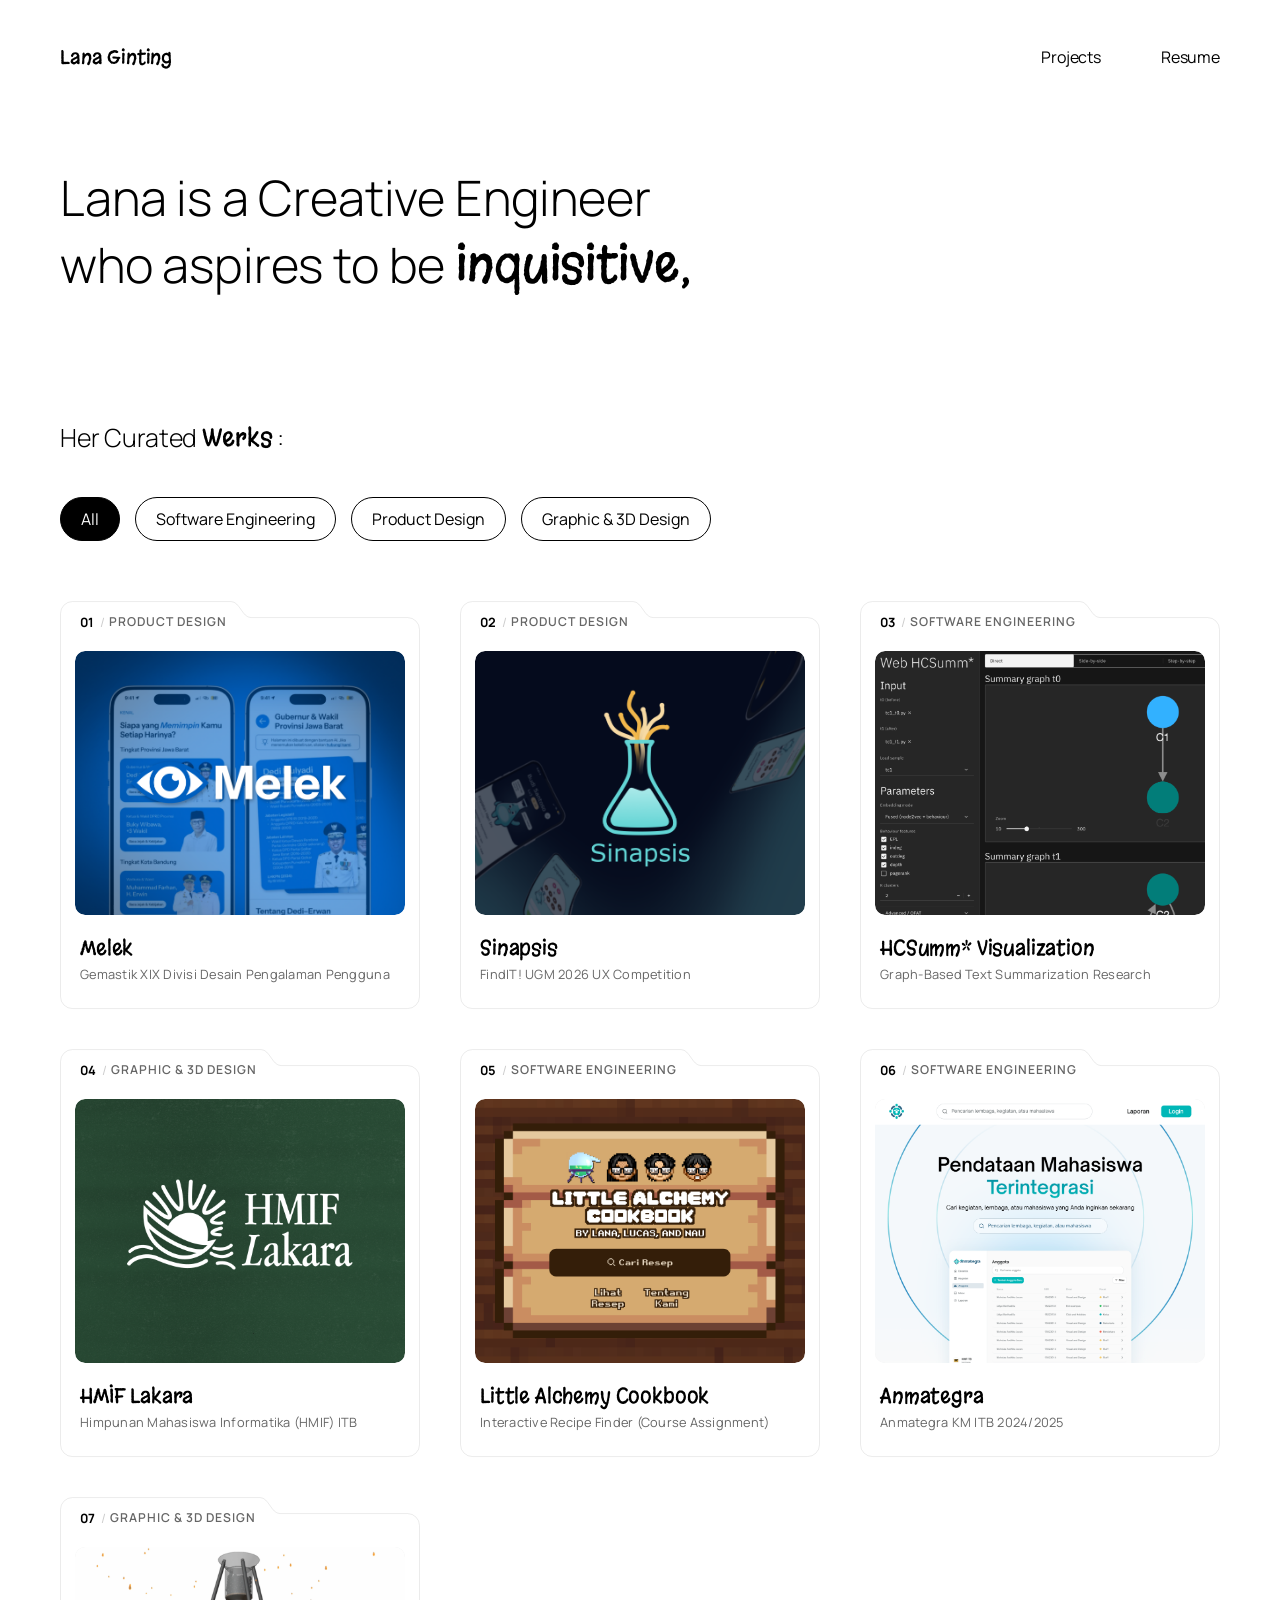
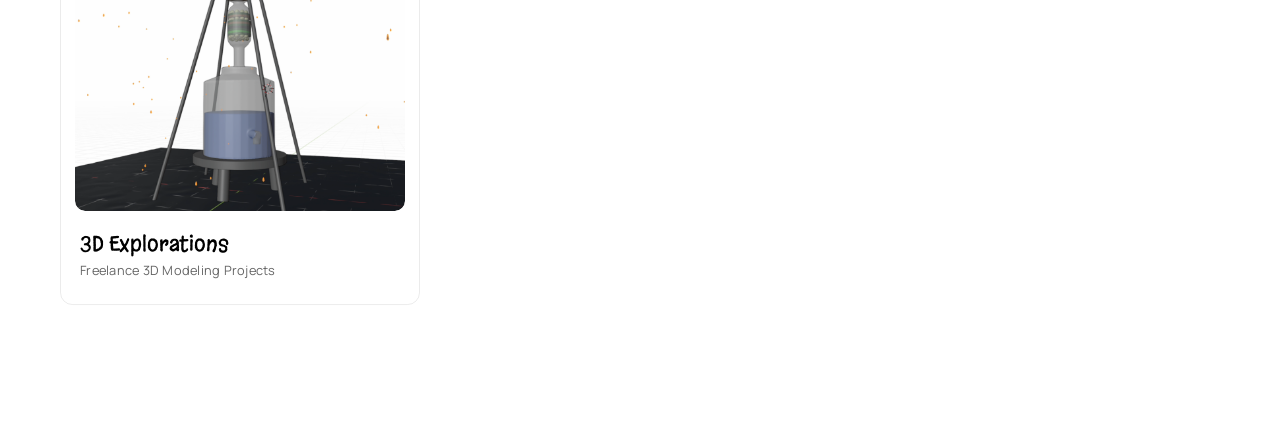
==== commit 422c06ed: "layout update" ====
--- a/index.html
+++ b/index.html
@@ -46,7 +46,7 @@
             <div class="roles_container">
                 <span class="role font-decorative">inquisitive,</span>
                 <span class="role font-decorative">empathetic,</span>
-                <span class="role font-decorative">creative,</span>
+                <span class="role font-decorative">authentic,</span>
                 <span class="role font-decorative">proud.</span>
                 <span class="role font-decorative">inquisitive,</span>
             </div>
@@ -69,13 +69,15 @@
 
         <div class="grid">
             <a class="card" href="javascript:void(0)" data-tags="product-design" data-pill="view">
+                <svg class="card_folder_bg" aria-hidden="true">
+                    <path class="folder_path" />
+                </svg>
                 <div class="card_header flex flex_between">
                     <div class="card_index_wrap flex">
                         <span class="card_num font-primary"></span>
                         <span class="card_divider">/</span>
                         <span class="card_category font-primary">Product Design</span>
                     </div>
-                    <span class="card_status font-primary">2026</span>
                 </div>
                 <div class="thumb thumb-melek">
                     <img src="assets/thumbnails/Melek_Thumbnail.png" alt="Melek Prototype" onerror="this.remove()" />
@@ -93,13 +95,15 @@
             </a>
 
             <a class="card" href="sinapsis.html" data-tags="product-design" data-pill="view">
+                <svg class="card_folder_bg" aria-hidden="true">
+                    <path class="folder_path" />
+                </svg>
                 <div class="card_header flex flex_between">
                     <div class="card_index_wrap flex">
                         <span class="card_num font-primary"></span>
                         <span class="card_divider">/</span>
                         <span class="card_category font-primary">Product Design</span>
                     </div>
-                    <span class="card_status font-primary">2026</span>
                 </div>
                 <div class="thumb thumb-sinapsis">
                     <img src="assets/thumbnails/Sinapsis_Thumbnail.png" alt="Sinapsis Prototype"
@@ -108,20 +112,21 @@
                 <div class="card_body">
                     <div class="card_title_row flex flex_between">
                         <h3 class="card_title font-decorative">Sinapsis</h3>
-                        <span class="card_action_icon" aria-hidden="true">↗</span>
                     </div>
                     <p class="card_sub font-primary">FindIT! UGM 2026 UX Competition</p>
                 </div>
             </a>
 
             <a class="card" href="hcsumm.html" data-tags="software-engineer" data-pill="view">
+                <svg class="card_folder_bg" aria-hidden="true">
+                    <path class="folder_path" />
+                </svg>
                 <div class="card_header flex flex_between">
                     <div class="card_index_wrap flex">
                         <span class="card_num font-primary"></span>
                         <span class="card_divider">/</span>
                         <span class="card_category font-primary">Software Engineering</span>
                     </div>
-                    <span class="card_status font-primary">2026</span>
                 </div>
                 <div class="thumb thumb-hcsumm">
                     <img src="assets/thumbnails/WebHCSumm_Thumbnail.png" alt="HCSumm* Visualization"
@@ -130,20 +135,21 @@
                 <div class="card_body">
                     <div class="card_title_row flex flex_between">
                         <h3 class="card_title font-decorative">HCSumm* Visualization</h3>
-                        <span class="card_action_icon" aria-hidden="true">↗</span>
                     </div>
                     <p class="card_sub font-primary">Graph-Based Text Summarization Research</p>
                 </div>
             </a>
 
             <a class="card" href="hmiflakara.html" data-tags="graphic-3d-design" data-pill="view">
+                <svg class="card_folder_bg" aria-hidden="true">
+                    <path class="folder_path" />
+                </svg>
                 <div class="card_header flex flex_between">
                     <div class="card_index_wrap flex">
                         <span class="card_num font-primary"></span>
                         <span class="card_divider">/</span>
                         <span class="card_category font-primary">Graphic & 3D Design</span>
                     </div>
-                    <span class="card_status font-primary">2025 – 2026</span>
                 </div>
                 <div class="thumb thumb-hmiflakara">
                     <img src="assets/thumbnails/HMIFLakara_Thumbnail.png" alt="HMIF Lakara Portfolio"
@@ -152,20 +158,21 @@
                 <div class="card_body">
                     <div class="card_title_row flex flex_between">
                         <h3 class="card_title font-decorative">HMIF Lakara</h3>
-                        <span class="card_action_icon" aria-hidden="true">↗</span>
                     </div>
                     <p class="card_sub font-primary">Himpunan Mahasiswa Informatika (HMIF) ITB</p>
                 </div>
             </a>
 
             <a class="card" href="javascript:void(0)" data-tags="software-engineer" data-pill="view">
+                <svg class="card_folder_bg" aria-hidden="true">
+                    <path class="folder_path" />
+                </svg>
                 <div class="card_header flex flex_between">
                     <div class="card_index_wrap flex">
                         <span class="card_num font-primary"></span>
                         <span class="card_divider">/</span>
                         <span class="card_category font-primary">Software Engineering</span>
                     </div>
-                    <span class="card_status font-primary">2025</span>
                 </div>
                 <div class="thumb thumb-littlealchemy">
                     <img src="assets/thumbnails/LAC_Thumbnail.png" alt="Little Alchemy Cookbook"
@@ -184,13 +191,15 @@
             </a>
 
             <a class="card" href="javascript:void(0)" data-tags="software-engineer" data-pill="view">
+                <svg class="card_folder_bg" aria-hidden="true">
+                    <path class="folder_path" />
+                </svg>
                 <div class="card_header flex flex_between">
                     <div class="card_index_wrap flex">
                         <span class="card_num font-primary"></span>
                         <span class="card_divider">/</span>
                         <span class="card_category font-primary">Software Engineering</span>
                     </div>
-                    <span class="card_status font-primary">2024</span>
                 </div>
                 <div class="thumb thumb-anmategra">
                     <img src="assets/thumbnails/Anmategra_Thumbnail.png" alt="Anmategra" onerror="this.remove()" />
@@ -208,13 +217,15 @@
             </a>
 
             <a class="card" href="3d.html" data-tags="graphic-3d-design" data-pill="view">
+                <svg class="card_folder_bg" aria-hidden="true">
+                    <path class="folder_path" />
+                </svg>
                 <div class="card_header flex flex_between">
                     <div class="card_index_wrap flex">
                         <span class="card_num font-primary"></span>
                         <span class="card_divider">/</span>
                         <span class="card_category font-primary">Graphic & 3D Design</span>
                     </div>
-                    <span class="card_status font-primary">2024</span>
                 </div>
                 <div class="thumb thumb-3d">
                     <img src="assets/thumbnails/3D_Thumbnail.png" alt="3D Designs" onerror="this.remove()" />
@@ -222,7 +233,6 @@
                 <div class="card_body">
                     <div class="card_title_row flex flex_between">
                         <h3 class="card_title font-decorative">3D Explorations</h3>
-                        <span class="card_action_icon" aria-hidden="true">↗</span>
                     </div>
                     <p class="card_sub font-primary">Freelance 3D Modeling Projects</p>
                 </div>
--- a/styles.css
+++ b/styles.css
@@ -415,21 +415,50 @@
 }
 
 .card {
+    position: relative;
     text-decoration: none;
     color: inherit;
     display: flex;
     flex-direction: column;
     gap: var(--space-xs);
     padding: var(--space-xs);
+    padding-top: calc(var(--space-3xs) + 2px);
     border-radius: var(--space-xs);
     background-color: transparent;
-    border: 1px solid rgba(0, 0, 0, 0.05);
-    transition: transform 0.25s cubic-bezier(0.16, 1, 0.3, 1),
-        border-color 0.25s cubic-bezier(0.16, 1, 0.3, 1),
-        box-shadow 0.25s cubic-bezier(0.16, 1, 0.3, 1),
-        background-color 0.25s cubic-bezier(0.16, 1, 0.3, 1);
+    border: none;
+    transition: transform 0.25s cubic-bezier(0.16, 1, 0.3, 1);
     counter-increment: project;
     animation: cardFadeIn 0.3s cubic-bezier(0.16, 1, 0.3, 1) both;
+}
+
+.card_folder_bg {
+    position: absolute;
+    top: 0;
+    left: 0;
+    width: 100%;
+    height: 100%;
+    pointer-events: none;
+    overflow: visible;
+    z-index: 0;
+}
+
+.folder_path {
+    fill: #ffffff;
+    stroke: rgba(0, 0, 0, 0.08);
+    stroke-width: 1;
+    transition: fill 0.25s cubic-bezier(0.16, 1, 0.3, 1),
+        stroke 0.25s cubic-bezier(0.16, 1, 0.3, 1),
+        filter 0.25s cubic-bezier(0.16, 1, 0.3, 1);
+}
+
+.card:not(:has(.lock_project)):hover {
+    transform: translateY(-2px);
+}
+
+.card:not(:has(.lock_project)):hover .folder_path {
+    fill: #fafafa;
+    stroke: rgba(0, 0, 0, 0.18);
+    filter: drop-shadow(0 10px 24px rgba(0, 0, 0, 0.06));
 }
 
 @keyframes cardFadeIn {
@@ -444,18 +473,19 @@
     }
 }
 
-.card:not(:has(.lock_project)):hover {
-    border-color: rgba(0, 0, 0, 0.12);
-    background-color: #fafafa;
-    transform: translateY(-2px);
-    box-shadow: 0 12px 30px -15px rgba(0, 0, 0, 0.08);
+.card_header,
+.thumb,
+.card_body {
+    position: relative;
+    z-index: 1;
 }
 
 .card_header {
     display: flex;
-    align-items: center;
+    align-items: flex-start;
     justify-content: space-between;
     padding: var(--space-3xs) var(--space-3xs) 0;
+    min-height: 28px;
 }
 
 .card_index_wrap {
@@ -492,6 +522,8 @@
     font-size: clamp(0.72rem, 0.7rem + 0.08vw, 0.78rem);
     font-weight: 500;
     color: #888;
+    margin-top: 13px;
+    letter-spacing: 0.02em;
 }
 
 .card_status.is-locked {
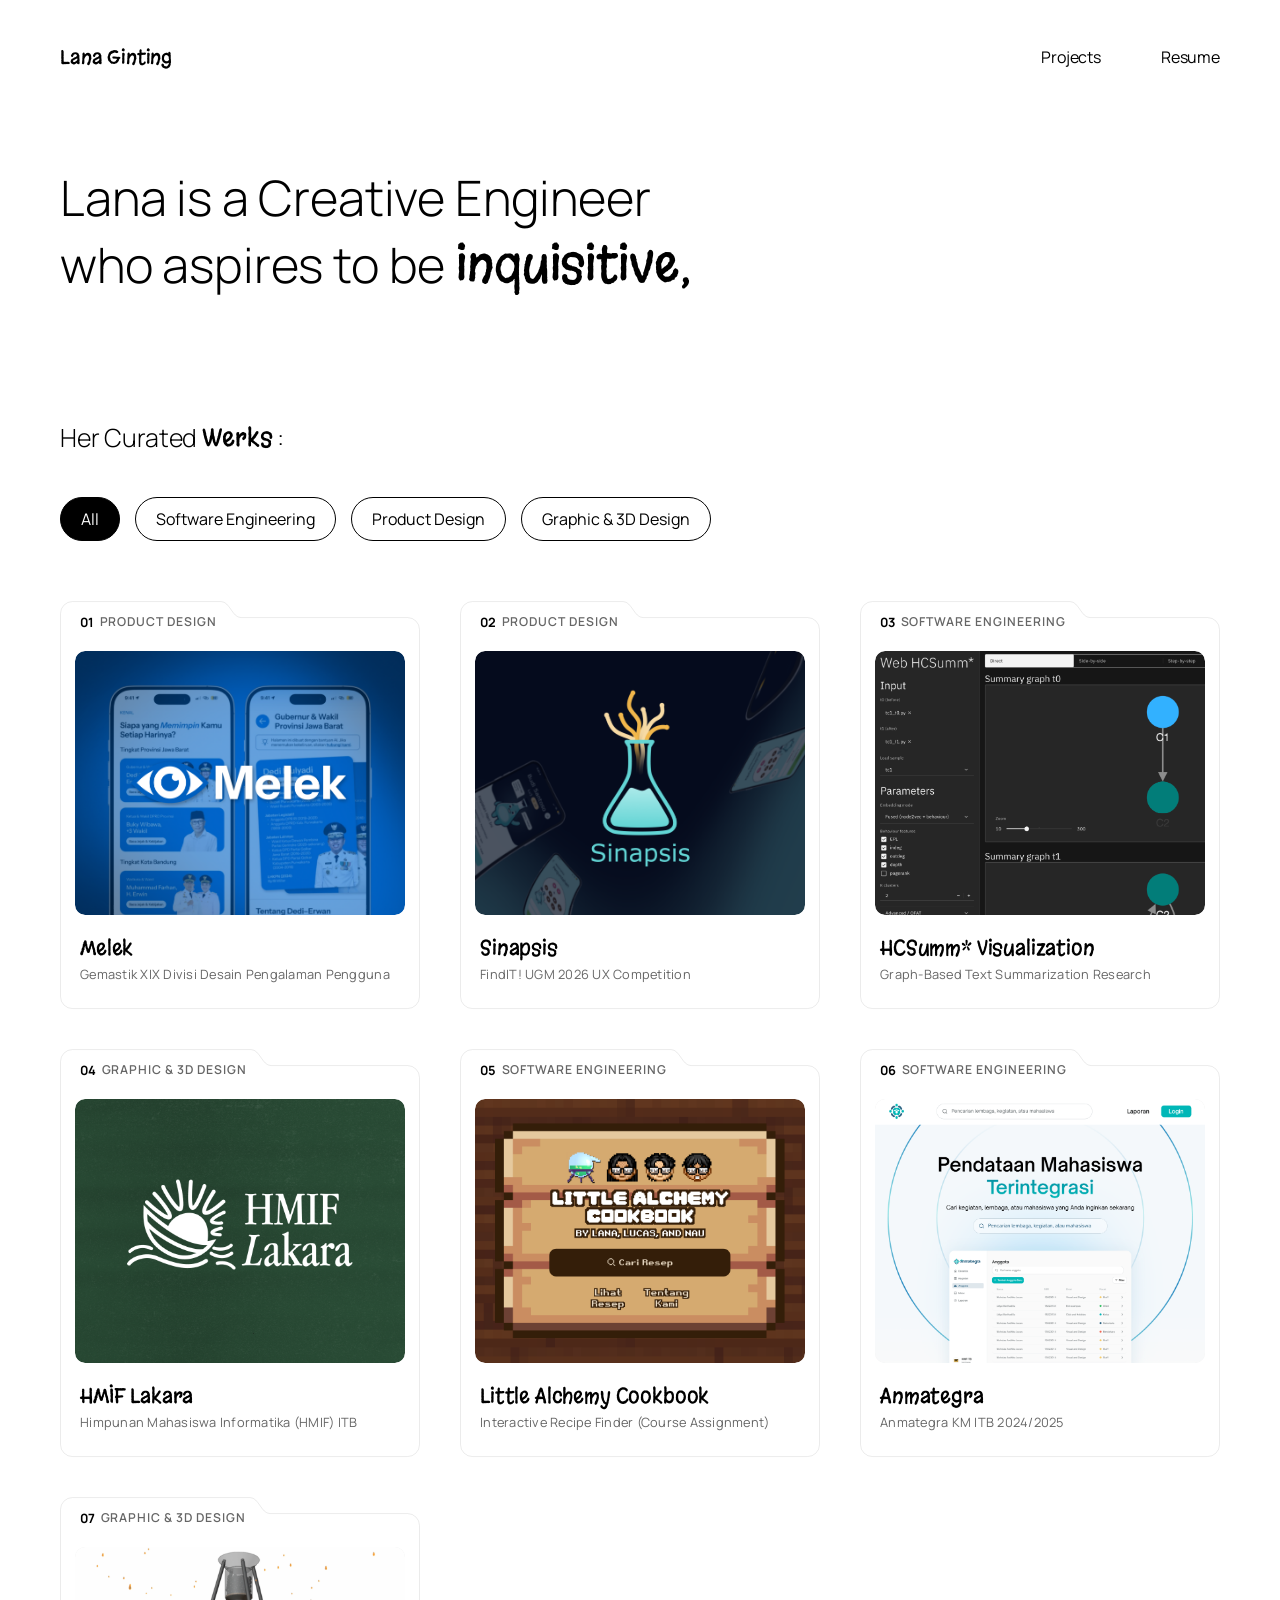
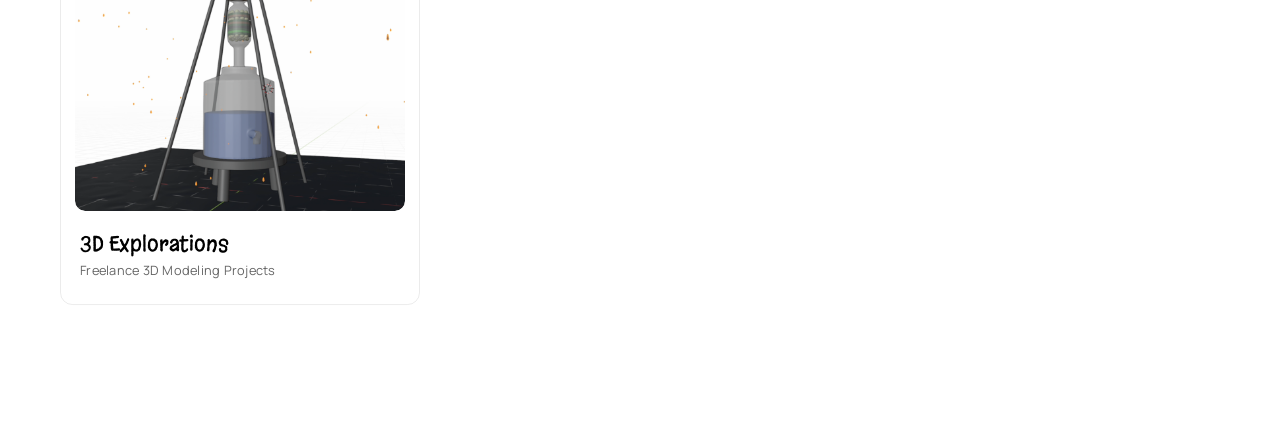
==== commit 1a18b5fc: "layout update" ====
--- a/index.html
+++ b/index.html
@@ -75,7 +75,7 @@
                 <div class="card_header flex flex_between">
                     <div class="card_index_wrap flex">
                         <span class="card_num font-primary"></span>
-                        <span class="card_divider">/</span>
+                        <!-- <span class="card_divider">/</span> -->
                         <span class="card_category font-primary">Product Design</span>
                     </div>
                 </div>
@@ -101,7 +101,7 @@
                 <div class="card_header flex flex_between">
                     <div class="card_index_wrap flex">
                         <span class="card_num font-primary"></span>
-                        <span class="card_divider">/</span>
+                        <!-- <span class="card_divider">/</span> -->
                         <span class="card_category font-primary">Product Design</span>
                     </div>
                 </div>
@@ -124,7 +124,7 @@
                 <div class="card_header flex flex_between">
                     <div class="card_index_wrap flex">
                         <span class="card_num font-primary"></span>
-                        <span class="card_divider">/</span>
+                        <!-- <span class="card_divider">/</span> -->
                         <span class="card_category font-primary">Software Engineering</span>
                     </div>
                 </div>
@@ -147,7 +147,7 @@
                 <div class="card_header flex flex_between">
                     <div class="card_index_wrap flex">
                         <span class="card_num font-primary"></span>
-                        <span class="card_divider">/</span>
+                        <!-- <span class="card_divider">/</span> -->
                         <span class="card_category font-primary">Graphic & 3D Design</span>
                     </div>
                 </div>
@@ -170,7 +170,7 @@
                 <div class="card_header flex flex_between">
                     <div class="card_index_wrap flex">
                         <span class="card_num font-primary"></span>
-                        <span class="card_divider">/</span>
+                        <!-- <span class="card_divider">/</span> -->
                         <span class="card_category font-primary">Software Engineering</span>
                     </div>
                 </div>
@@ -197,7 +197,7 @@
                 <div class="card_header flex flex_between">
                     <div class="card_index_wrap flex">
                         <span class="card_num font-primary"></span>
-                        <span class="card_divider">/</span>
+                        <!-- <span class="card_divider">/</span> -->
                         <span class="card_category font-primary">Software Engineering</span>
                     </div>
                 </div>
@@ -223,7 +223,7 @@
                 <div class="card_header flex flex_between">
                     <div class="card_index_wrap flex">
                         <span class="card_num font-primary"></span>
-                        <span class="card_divider">/</span>
+                        <!-- <span class="card_divider">/</span> -->
                         <span class="card_category font-primary">Graphic & 3D Design</span>
                     </div>
                 </div>
